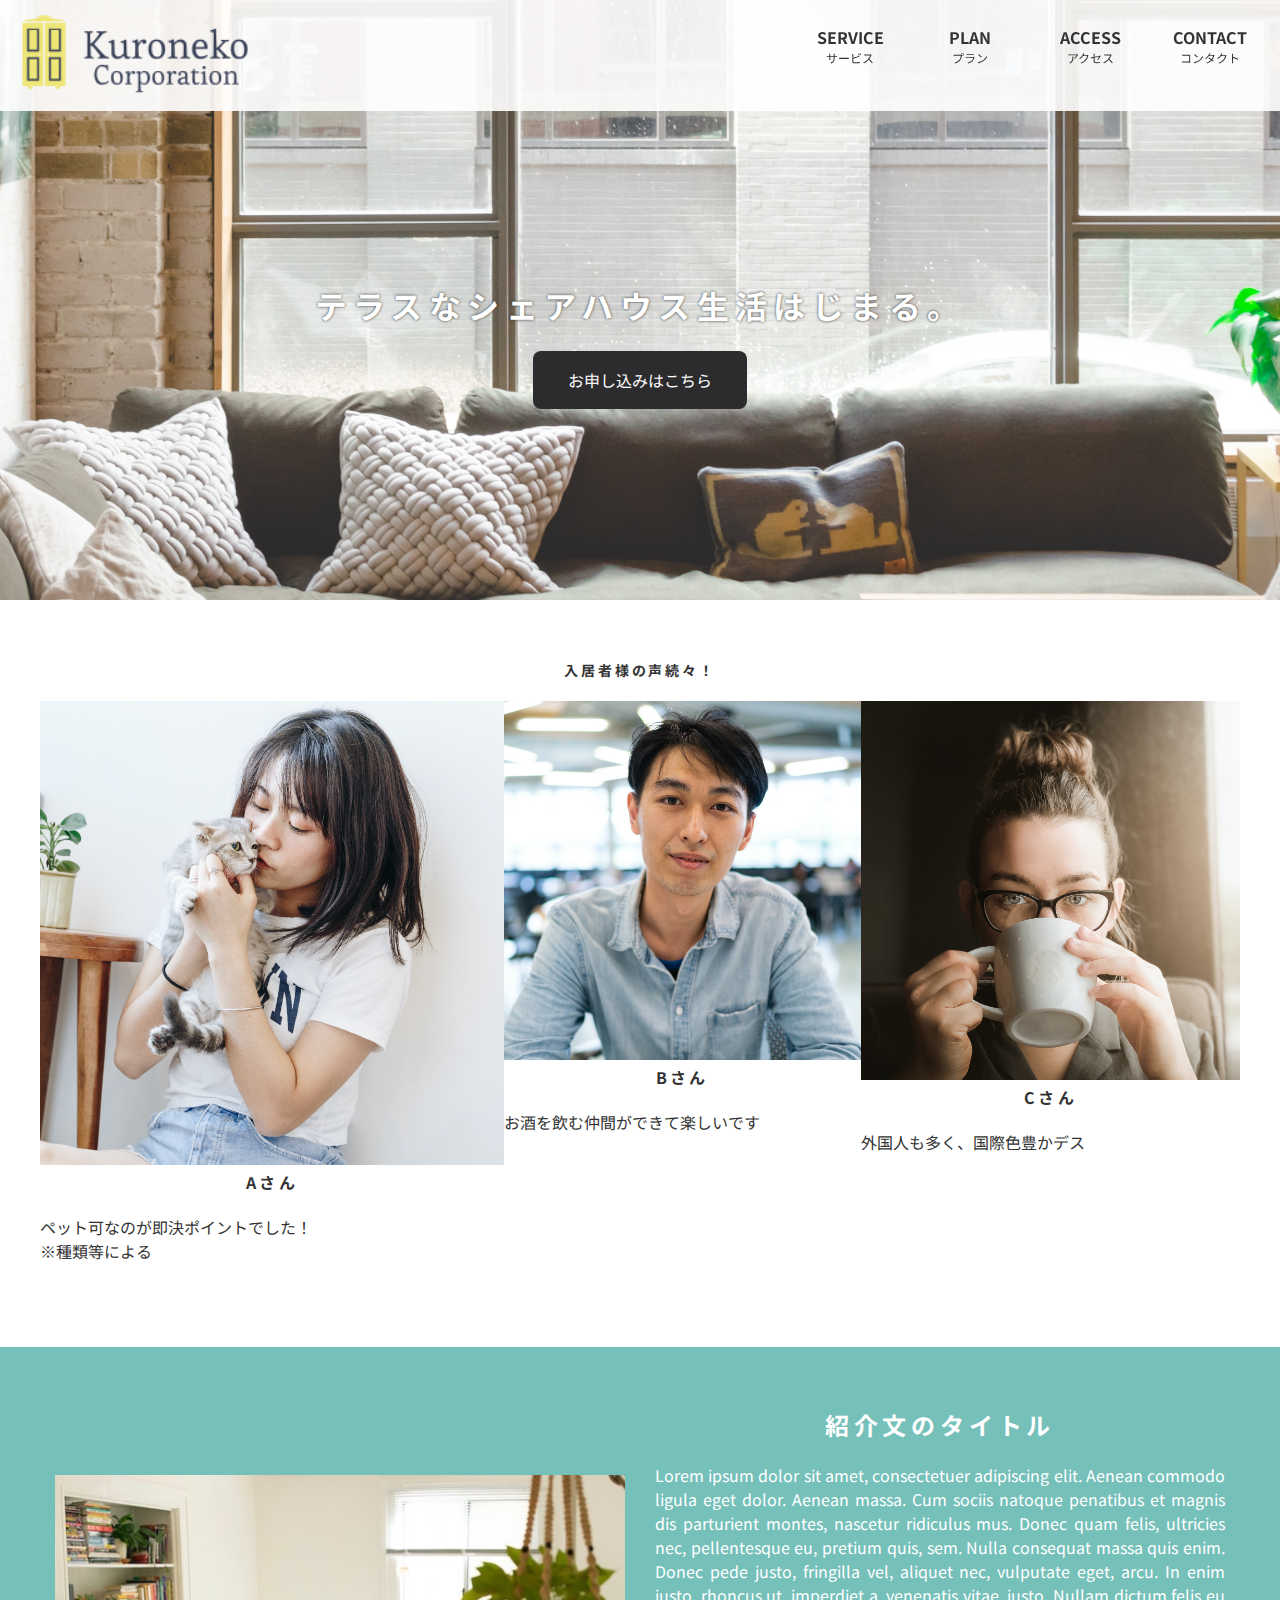
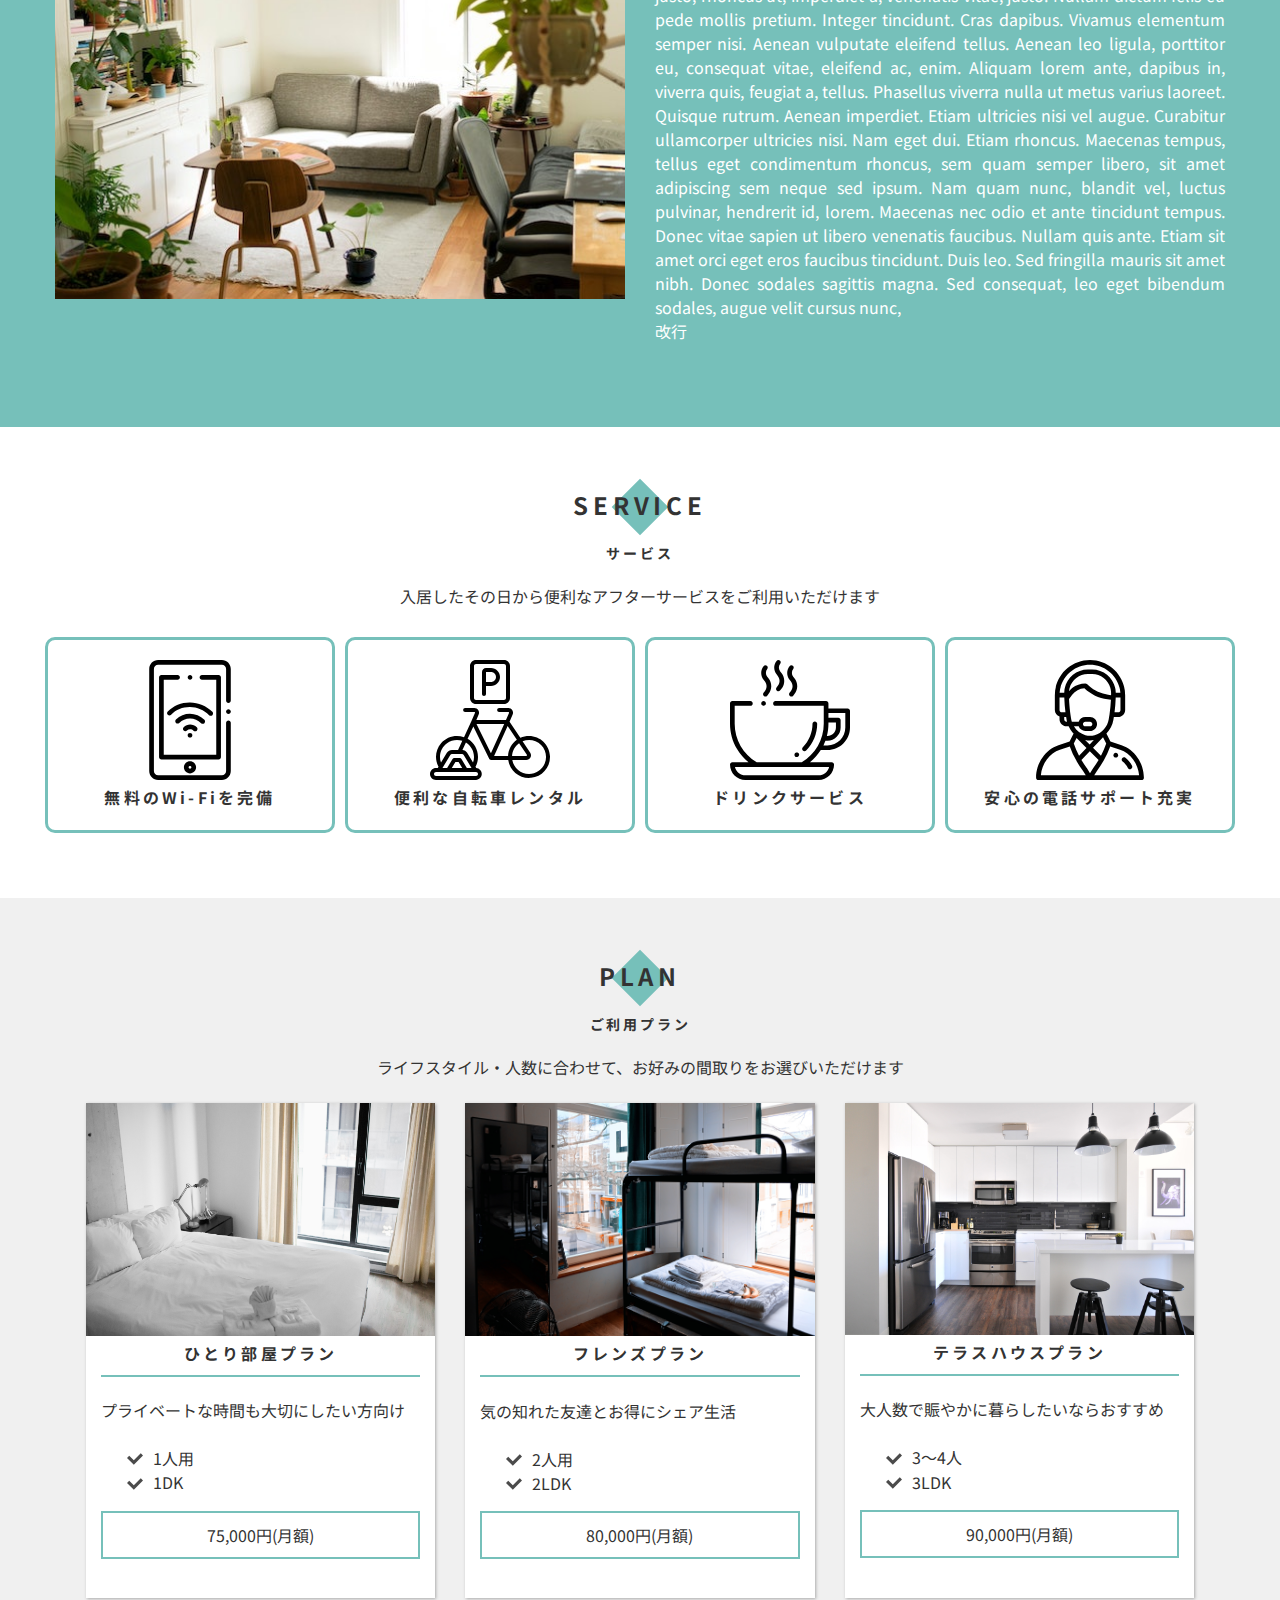
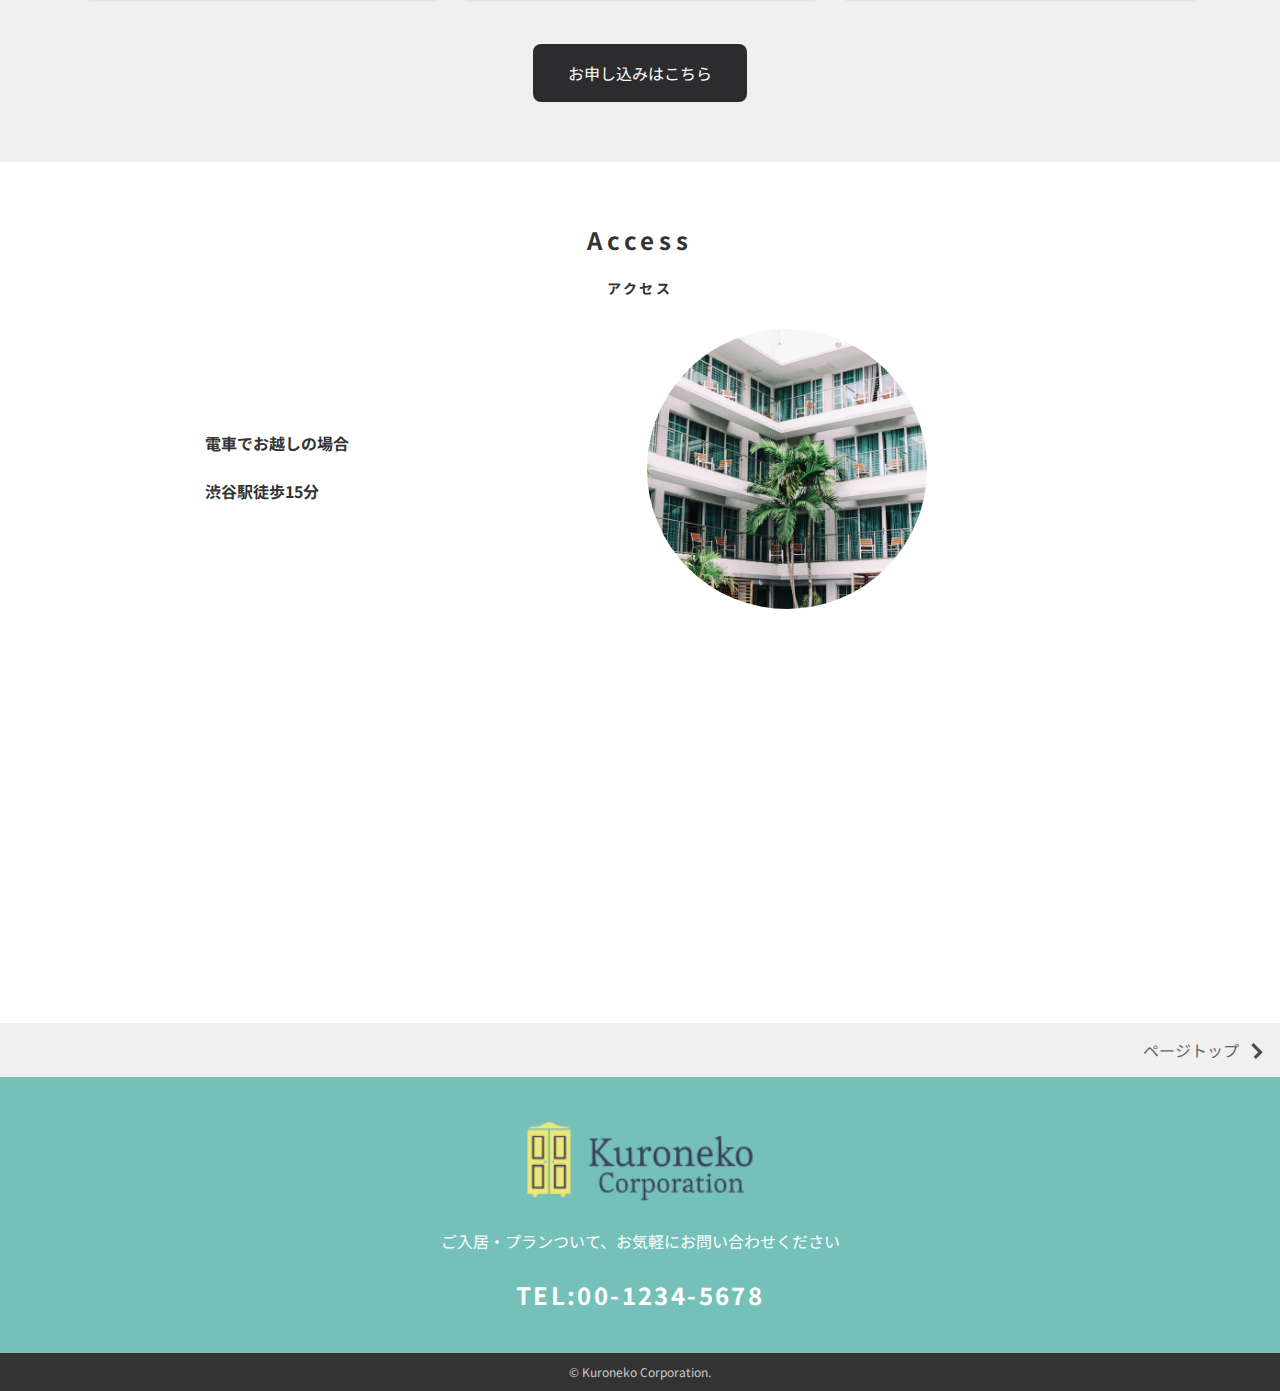
==== portfolio1/index.html @ 0580734d "first" ====
<!DOCTYPE html>
<html>

<head>
    <meta charset="UTF-8">
    <meta name="viewport" content="width=devicce-width, initual-scale=1">
    <!--レスポンシブ対応にする-->
    <meta name="format-detection" content="telephone=no">
    <!--電話番号のリンクを無効にする-->
    <title>ページのタイトル</title>
    <meta name="description" content="ページの内容を説明する文章">
    <link href="https://fonts.googleapis.com/css2?family=Noto+Sans+JP:wght@400;700&display=swap" rel="stylesheet">
    <link rel="stylesheet" href="css/normalize.css">
    <link rel="stylesheet" href="css/style.css">
</head>

<body>
    <header class="header">
        <div class="header-logo-menu">
            <div class="logo-area">
                <img src="img/site-logo-w.png" alt="ロゴ">
            </div>
            <nav class="sp-only">
                <div class="gnav-toggle">
                    <input id="gnav-input" type="checkbox" class="gnav-hidden">
                    <label id="gnav-open" for="gnav-input"><span></span></label>
                    <label class="gnav-unshown" id="gnav-close" for="gnav-input"></label>
                    <div id="gnav-content">
                        <ul class="gnav-menu">
                            <li class="gnav-item">
                                <a href="#service">Service<br>サービス</a>
                            </li>
                            <li class="gnav-item">
                                <a href="#plan">Plan<br>プラン</a>
                            </li>
                            <li class="gnav-item">
                                <a href="#access">Access<br>アクセス</a>
                            </li>
                            <li class="gnav-item">
                                <a href="form.html">Contact<br>コンタクト</a>
                            </li>
                        </ul>
                    </div>
                </div>
            </nav>
            <nav class="pc-only">
                <ul class="gnav-menu">
                    <li class="gnav-item">
                        <a href="#service">Service<br>サービス</a>
                    </li>
                    <li class="gnav-item">
                        <a href="#plan">Plan<br>プラン</a>
                    </li>
                    <li class="gnav-item">
                        <a href="#access">Access<br>アクセス</a>
                    </li>
                    <li class="gnav-item">
                        <a href="form.html">Contact<br>コンタクト</a>
                    </li>
                </ul>
            </nav>
        </div>
    </header>

    <main>
        <section id="mv" class="mv-area">
            <h1 class="mv-title">テラスなシェアハウス生活<br class="sp-only">はじまる。</h1>
            <button type="mv-title" onclick="location.href='form.html'" class="btn btn-reserve">お申し込みはこちら</button>
        </section>

        <!-- できたらユーザーの声を追加する -->
        <section id="users" class="user-area">
            <div class="users-inner">
                <h3 class="h3-title">入居者様の声続々！</h3>
                <ul class="user-content">
                    <li class="user-content-inner">
                        <img src="img/user01.jpg" alt="ユーザー">
                        <h4>Aさん</h4>
                        <p>ペット可なのが即決ポイントでした！<br>※種類等による</p>
                    </li>
                    <li class="user-content-inner">
                        <img src="img/user02.jpg" alt="ユーザー">
                        <h4>Bさん</h4>
                        <p>お酒を飲む仲間ができて楽しいです</p>
                    </li>
                    <li class="user-content-inner">
                        <img src="img/user03.jpg" alt="ユーザー">
                        <h4>Cさん</h4>
                        <p>外国人も多く、国際色豊かデス</p>
                    </li>
                </ul>
            </div>
        </section>
        <!-- ここまで -->

        <section id="info" class="info-area">
            <div class="inner info-content">
                <div class="info-txt">
                    <h2>紹介文の<br class="sp-only">タイトル</h2>
                    <p>Lorem ipsum dolor sit amet, consectetuer adipiscing elit. Aenean commodo ligula eget dolor.
                        Aenean massa. Cum sociis natoque penatibus et magnis dis parturient montes, nascetur ridiculus
                        mus. Donec quam felis, ultricies nec, pellentesque eu, pretium quis, sem. Nulla consequat massa
                        quis enim. Donec pede justo, fringilla vel, aliquet nec, vulputate eget, arcu. In enim justo,
                        rhoncus ut, imperdiet a, venenatis vitae, justo. Nullam dictum felis eu pede mollis pretium.
                        Integer tincidunt. Cras dapibus. Vivamus elementum semper nisi. Aenean vulputate eleifend
                        tellus. Aenean leo ligula, porttitor eu, consequat vitae, eleifend ac, enim. Aliquam lorem ante,
                        dapibus in, viverra quis, feugiat a, tellus. Phasellus viverra nulla ut metus varius laoreet.
                        Quisque rutrum. Aenean imperdiet. Etiam ultricies nisi vel augue. Curabitur ullamcorper
                        ultricies nisi. Nam eget dui. Etiam rhoncus. Maecenas tempus, tellus eget condimentum rhoncus,
                        sem quam semper libero, sit amet adipiscing sem neque sed ipsum. Nam quam nunc, blandit vel,
                        luctus pulvinar, hendrerit id, lorem. Maecenas nec odio et ante tincidunt tempus. Donec vitae
                        sapien ut libero venenatis faucibus. Nullam quis ante. Etiam sit amet orci eget eros faucibus
                        tincidunt. Duis leo. Sed fringilla mauris sit amet nibh. Donec sodales sagittis magna. Sed
                        consequat, leo eget bibendum sodales, augue velit cursus nunc,
                        <br>改行</p>
                </div>
                <img src="img/img-info.jpg" alt="紹介文の写真">
            </div>
        </section>

        <section id="service" class="service-area">
            <div class="inner">
                <h2 class="h2-title">Service</h2>
                <h3>サービス</h3>
                <p class="txt-center">入居したその日から<br class="sp-only">便利なアフターサービスをご利用いただけます</p>
            </div>
            <ul class="service-content">
                <li class="service-item">
                    <img src="img/service-icon_01.svg" alt="Free Wi-Fi">
                    <h4>無料のWi-Fiを完備</h4>
                </li>
                <li class="service-item">
                    <img src="img/service-icon_02.svg" alt="Rental Cycle">
                    <h4>便利な自転車レンタル</h4>
                </li>
                <li class="service-item">
                    <img src="img/service-icon_03.svg" alt="Catering">
                    <h4>ドリンクサービス</h4>
                </li>
                <li class="service-item">
                    <img src="img/service-icon_04.svg" alt="Cosutomer Service">
                    <h4>安心の電話サポート充実</h4>
                </li>
            </ul>
        </section>

        <section id="plan" class="plan-area">
            <div class="inner">
                <h2 class="h2-title">Plan</h2>
                <h3>ご利用プラン</h3>
                <p class="txt-center">ライフスタイル・人数に合わせて、<br class="sp-only">お好みの間取りをお選びいただけます</p>
                <ul class="plan-content">
                    <li class="plan-item">
                        <img src="img/img-plan_01.jpg" alt="プラン１">
                        <div class="plan-info">
                            <h4 class="plan-title">ひとり部屋プラン</h4>
                            <p>プライベートな時間も大切にしたい方向け</p>
                            <ul class="plan-list">
                                <li>1人用</li>
                                <li>1DK</li>
                            </ul>
                            <p class="plan-price">75,000円(月額)</p>
                        </div>
                    </li>
                    <li class="plan-item">
                        <img src="img/img-plan_02.jpg" alt="プラン2">
                        <div class="plan-info">
                            <h4 class="plan-title">フレンズプラン</h4>
                            <p>気の知れた友達とお得にシェア生活</p>
                            <ul class="plan-list">
                                <li>2人用</li>
                                <li>2LDK</li>
                            </ul>
                            <p class="plan-price">80,000円(月額)</p>
                        </div>
                    </li>
                    <li class="plan-item">
                        <img src="img/img-plan_03.jpg" alt="プラン3">
                        <div class="plan-info">
                            <h4 class="plan-title">テラスハウスプラン</h4>
                            <p>大人数で賑やかに暮らしたいならおすすめ</p>
                            <ul class="plan-list">
                                <li>3〜4人</li>
                                <li>3LDK</li>
                            </ul>
                            <p class="plan-price">90,000円(月額)</p>
                        </div>
                    </li>
                </ul>
                <button type="button" onclick="location.href='#'" class="btn btn-reserve">お申し込みはこちら</button>
            </div>
        </section>

        <section id="access" class="access-area">
            <div class="inner">
                <h2 class="hs-title">Access</h2>
                <h3>アクセス</h3>
                <div class="access-content">
                    <div>
                        <p class="txt-lead">電車でお越しの場合<br><br>
                            渋谷駅徒歩15分</p>
                    </div>
                    <img src="img/img-access.jpg" alt="アクセス写真">
                </div>
            </div>
            <div class="access-maparea">
                <iframe
                    src="https://www.google.com/maps/embed?pb=!1m18!1m12!1m3!1d3241.7701641546632!2d139.69944175038086!3d35.65803388010251!2m3!1f0!2f0!3f0!3m2!1i1024!2i768!4f13.1!3m3!1m2!1s0x60188b563b00109f%3A0x337328def1e2ab26!2z5riL6LC36aeF!5e0!3m2!1sja!2sjp!4v1588558099518!5m2!1sja!2sjp"
                    width="800" height="400" frameborder="0" style="border:0;" allowfullscreen=""
                    class="access-map"></iframe>
            </div>
        </section>

        <div class="pagetop">
            <a href="#mv">ページトップ</a>
        </div>
    </main>
    <footer class="foot-area">
        <div class="inner">
            <div class="logo-area foot-logo">
                <img src="img/site-logo-w.png" alt="フッターロゴ">
            </div>
            <p class="txt-center">ご入居・プランついて、<br class="sp-only">お気軽にお問い合わせください</p>
            <address class="text-phone">
                TEL:<a href="tel:00-1234-5678">00-1234-5678</a>
            </address>
        </div>
        <small class="foot-area_copy">&copy; Kuroneko Corporation.</small>
    </footer>
</body>

</html>
---- portfolio1/css/style.css ----
@charset "utf-8";

/*全体のスタイル調整*/
* {
    box-sizing: border-box;
}

/*bodyの初期スタイル調整*/
body {
    font-size: 16px;
    line-height: 1.5;
    font-family: 'Noto Sans JP', sans-serif;
    font-weight: 400;
    color: #333;
    background-color: #fff;
}

/*初期スタイル調整*/
h1,
h2,
h3,
h4 {
    margin-top: 0;
    line-height: 1.5;
    letter-spacing: 0.2em;
    text-align: center;
}
h3 {
    color: #333;
    font-size: 14px;
    margin-bottom: 20px;
}
p {
    margin-top: 0;
    margin-bottom: 1.5em;
    text-align: justify;
}
address {
    font-style: normal;
}
a {
    color: #666;
    text-decoration: none;
}
a:hover,
a:focus {
    color: #000;
    text-decoration: none;
}
ul {
    margin: 1rem;
    padding: 0;
    list-style: none;
}
img {
    width: 100%;
    height: auto;
}
section {
    padding: 60px 0;
}
/* 初期スタイル調整 ここまで */

/* 共通スタイル調整 ここから */

/*h2関連*/
.h2-title {
    position: relative;
    text-transform: uppercase;
    z-index: 100;
}
/* 擬似要素を使った◆の指定 */
.h2-title::before {
    content: "";
    display: block;
    width: 40px;
    height: 40px;
    background: #76c0ba;
    position: absolute;
    left: 50%;
    margin-left: -20px;
    transform: rotate(45deg);
    z-index: -100;
}

/*テキスト関連*/
.txt-center {
    text-align: center;
}
.txt-lead {
    font-weight: 700;
}

/* ボタン関連 */
.btn {
    display: block;
    padding: 20px 35px;
    border-radius: 8px;
    margin: 0 auto;
    border: none;
}
.btn:hover,
.btn:focus {
    background: rgba(0, 0, 0, 0.7);
    cursor: pointer;
}

/* Web予約ボタン */
.btn-reserve {
    color: #fff;
    background: #2c2c2e;
}

/* レイアウト関連 */
.inner {
    padding: 0 15px;
    margin: 0 auto;
}

/* PC用のスタイル */
@media screen and (min-width:768px) {
    .inner {
        max-width: 1200px;
    }
}

/* モバイルとPCでの表示に関するスタイル */
.sp-only {
    display: block;
}
.pc-only {
    display: none;
}

/* PC用のスタイル */
@media screen and (min-width:768px) {
    .sp-only {
        display: none;
    }
    .pc-only {
        display: block;
    }
}
/* 共通スタイル調整 ここまで */

/* ヘッダーブロック ここから */
.header {
    position: fixed;
    top: 0px;
    width: 100%;
    padding: 10px;
    background: rgba(255, 255, 255, 0.9);
    z-index: 200;
}
/* サイトロゴのとナビゲーションの並び */
.header-logo-menu {
    display: flex;
    flex-direction: row;
    justify-content: space-between;
}
/* サイトロゴの表示 */
.logo-area {
    width: 150px;
    margin: 0;
    text-align: left;
}

/* ハンバーガーメニュー */
.gnav-toggle {
    position: relative;
    margin-top: 12px;
}

/* チェックボックスを非表示にする */
.gnav-hidden{
    display: none;
}

/* アイコンのスペース */
#gnav-open {
    display: inline-block;
    width: 30px;
    height: 22px;
    vertical-align: middle;
}
/* ハンバーガーメニューの三本線 */
#gnav-open span,
#gnav-open span::before,
#gnav-open span::after {
    content: '';
    position: absolute;
    height: 3px;
    /*線の太さ*/
    width: 25px;
    /*長さ*/
    border-radius: 3px;
    background: #555;
    display: block;
    cursor: pointer;
}

#gnav-open span::before {
    bottom: -8px;
}
#gnav-open span::after {
    bottom: -16px;
}

/* 閉じる用の薄黒箇所 */
#gnav-close {
    display: none;
    position: fixed;
    z-index: 90;
    top: 0;
    left: 0;
    width: 100%;
    height: 100%;
    background: #000;
    opacity: 0;
    transition: 0.3s ease-in-out;
}

/* チェックがついたら表示させる */
#gnav-input:checked ~ #gnav-close {
    display: block;
    opacity: 0.5;
}
#gnav-input:checked ~ #gnav-content {
    transform: translateX(0%);
    box-shadow: 6px 0 25px rgba(0, 0, 0, 0.15);
}

/* メニューの中身 */
#gnav-content {
    overflow: auto;
    position: fixed;
    top: 0;
    left: 0;
    z-index: 300;
    width: 70%;
    max-width: 300px;
    height: 100%;
    background: rgba(0, 0, 0, 0.8);
    transition: 0.3s ease-in-out;
    transform: translateX(-105%);
}
.gnav-menu {
    display: flex;
    flex-direction: column;
    align-items: center;
    padding-top: 50px;
    text-transform: uppercase;
}
.gnav-item {
    border-bottom: 2px dotted #eee;
    margin: 10px;
    padding-bottom: 20px;
}
.gnav-item a {
    color: #fff;
    font-size: 12px;
    display: block;
    width: 200px;
    text-align: center;
}
.gnav-item a::first-line {
    font-size: 16px;
    font-weight: bold;
}
@media screen and (min-width:768px) {
    .logo-area {
        width: 250px;
    }
}
@media screen and (min-width:768px) {
    .gnav-menu {
        flex-direction: row;
        padding-top: 15px;
        margin: 0;
    }
    .gnav-item {
        border-bottom: none;
        margin: 0;
        padding-bottom: 0;
    }
    .gnav-item a {
        color: #333;
        width: 120px;
    }
    .gnav-item a:hover {
        color: #76c0ba;
    }
}

/* レイアウト関連 */
.inner {
    padding:  0 15px;
    margin: 0 auto;
}

/* メインビジュアル */
.mv-area {
    width: 100vw;
    height: 100vh;
    background-image: url(../img/mv-area.jpg);
    background-size: cover;
    background-position: center center;
    display: flex;
    justify-content: center;
    align-items: center;
    flex-direction: column;
}
.mv-title {
    color: #fff;
    text-shadow: 0px 0px 3px #333;
    margin-top: 70px;
}
@media screen and (min-width:768px) {
    .mv-area {
        width: 100%;
        height: 600px;
    }
    .mv-title {
        margin-top: 90px;
    }
}

/* ユーザーの声 */
.user-area {
    background-color: #fff;
}
.user-content {
    display: flex;
    flex-wrap: wrap;
}
.userm h4{
    text-align: center;
}

.userm img{
    display: block;
    max-width: 280px;
    max-height: 280px;
    border-radius: 50%;
    overflow: hidden;
    margin: 10px auto 30px;
}
@media screen and (min-width:768px) {
    .user-content {
        flex-wrap: nowrap;
        max-width: 1200px;
        margin: 0 auto;
    }
    .userm {
        flex: 1;
    }
}
/* ここまで */

/* レンタルスペースの紹介 */
.info-area {
    background-color: #76c0ba;
}
.info-txt {
    color: #fff;
}
@media screen and (min-width:768px) {
    .info-content {
        display: flex;
        flex-direction: row-reverse;
        align-items: center;
    }
    .info-txt {
        flex: 1;
        margin-left: 30px;
    }
    .info-area img {
        flex: 1;
    }
}

.service-area {
    background-color: #fff;
}
.service-content {
    display: flex;
    flex-wrap: wrap;
}
.service-item {
    flex: 40%;
    text-align: center;
    padding: 20px 20px 0;
    margin: 5px;
    border: 3px solid #76c0ba;
    border-radius: 10px;
}
.service-item img {
    width: 120px;
    margin: 0 auto;
}
@media screen and (min-width:768px) {
    .service-content {
        flex-wrap: nowrap;
        max-width: 1200px;
        margin: 0 auto;
    }
    .service-item {
        flex: 1;
    }
}
.plan-area {
    background-color: #f0f0f0;
}
.plan-content {
    display: flex;
    flex-direction: column;
}
.plan-item {
    background-color: #fff;
    margin-bottom: 30px;
    box-shadow: 1px 1px 3px #aaa;
}
.plan-info {
    padding: 0 15px 15px;
}
.plan-title {
    text-align: center;
    padding-bottom: 10px;
    border-bottom: 2px solid #76c0ba;
}
.plan-price {
    text-align: center;
    padding: 10px;
    border: 2px solid #76c0ba;
}
.plan-list li::before {
    content: "";
    background: url(../img/list-marker.svg) no-repeat;
    width: 16px;
    height: 16px;
    display: inline-block;
    vertical-align: middle;
    margin: 0 10px 3px;
}
@media screen and (min-width:768px) {
    .plan-content {
        flex-direction: row;
    }
    .plan-item {
        flex: 1;
        margin-top: 0;
        margin-left: 15px;
        margin-right: 15px;
    }
}
.access-area {
    padding-bottom: 0;
}
.access-area img {
    display: block;
    max-width: 280px;
    max-height: 280px;
    border-radius: 50%;
    overflow: hidden;
    margin: 10px auto 30px;
}
.access-maparea {
    position: relative;
    padding-top: 100%;
}
.access-map {
    position: absolute;
    top: 0;
    left: 0;
    width: 100%;
    height: 100%;
}
@media screen and (min-width:768px) {
    .access-content{
        display: flex;
        flex-direction: row;
        align-items: center;
        padding-left: 150px;
    }
    .access-maparea {
        position: relative;
        padding-top: 30%;
    }
}
/* ページトップ */
.pagetop {
    text-align: right;
    padding: 15px;
    background-color: #f0f0f0;
}
.pagetop a::after {
    content: "";
    background: url(../img/list-marker.svg) no-repeat;
    width: 16px;
    height: 16px;
    display: inline-block;
    vertical-align: middle;
    margin: 0 0 3px 10px;
    transform: rotate(-90deg);
}
/* フッター */
.foot-area {
    color: #fff;
    text-align: center;
    padding-top: 40px;
    background-color: #76c0ba;
}
.foot-logo {
    margin: 0 auto 20px;
}
.text-phone, 
.text-phone a {
    color: #fff;
    font-size: 24px;
    font-weight: 700;
    letter-spacing: 0.1em;
    margin-bottom: 40px;
}
.foot-area_copy {
    color: #ccc;
    font-size: 12px;
    display: inline-block;
    width: 100%;
    padding: 10px;
    background-color: #333;
}
@media screen and (min-width:768px) {
    a[href^="tel:"] {
        pointer-events: none;
    }
}
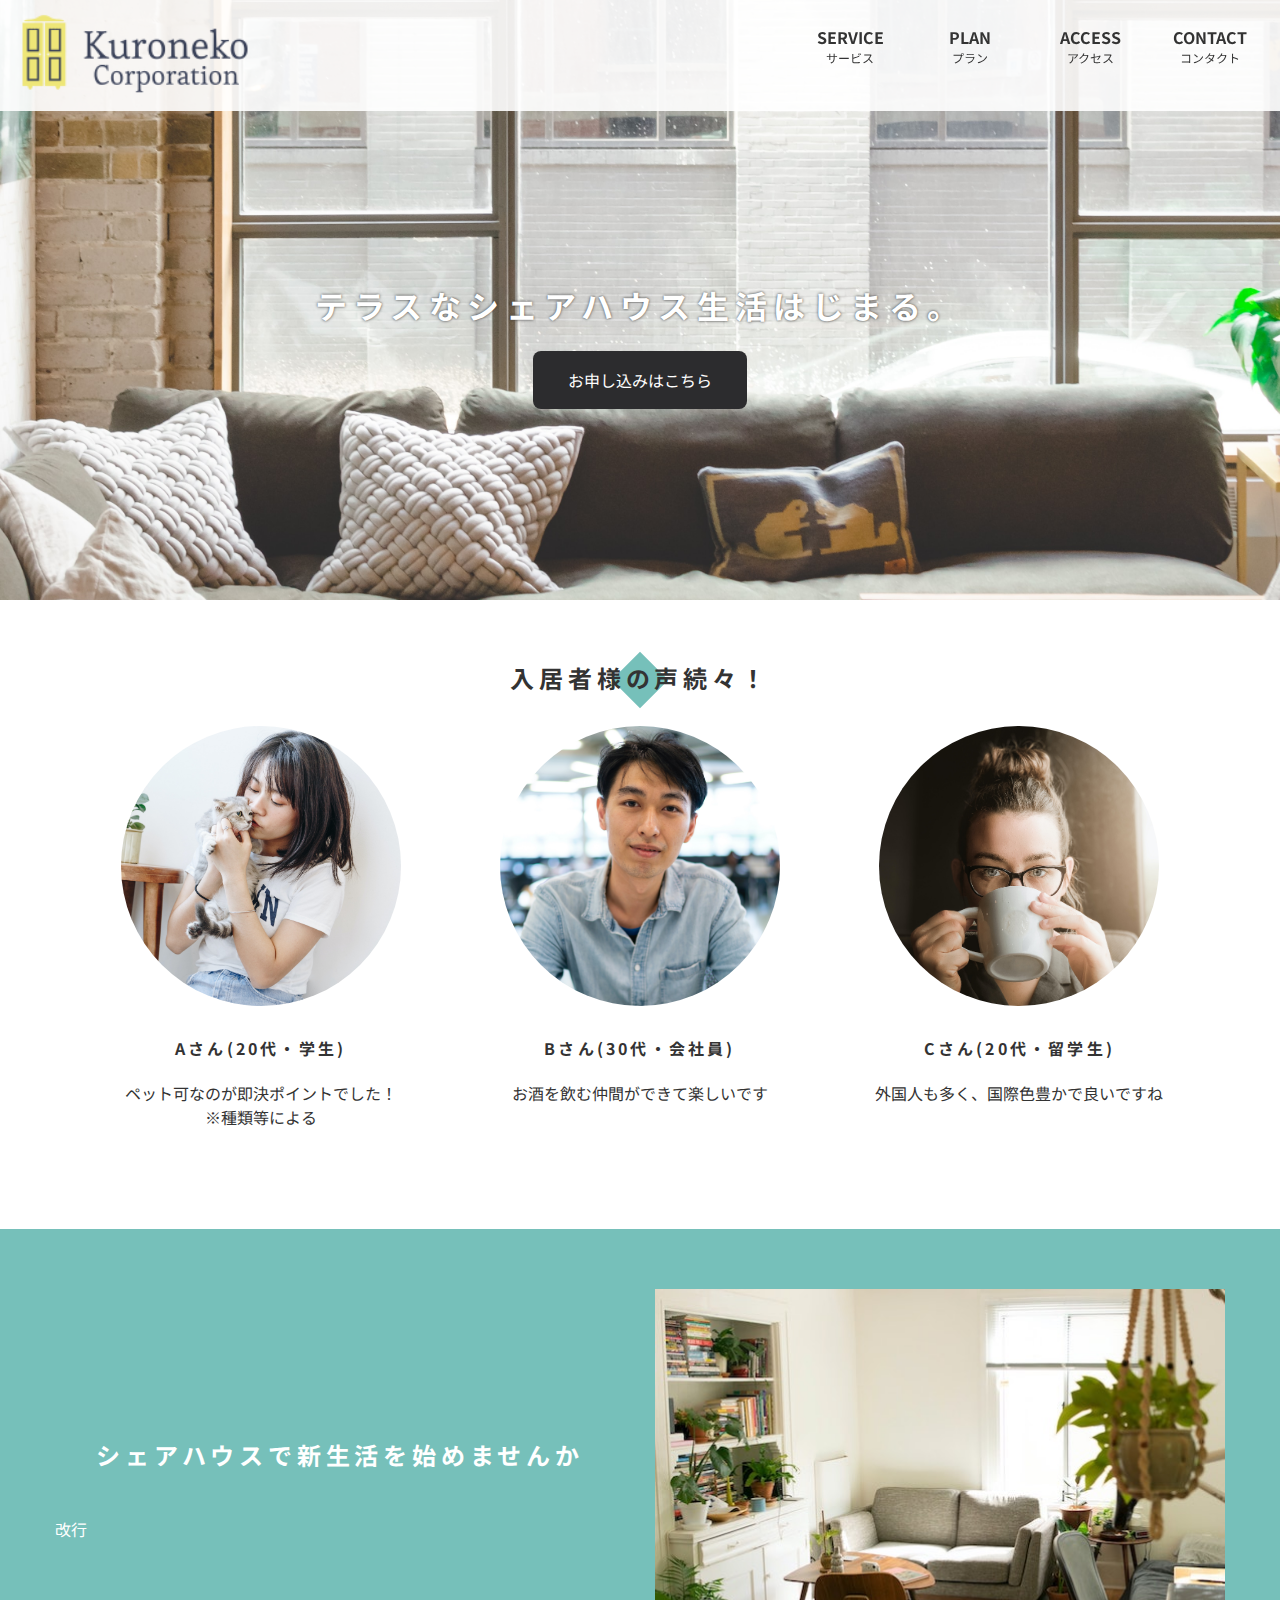
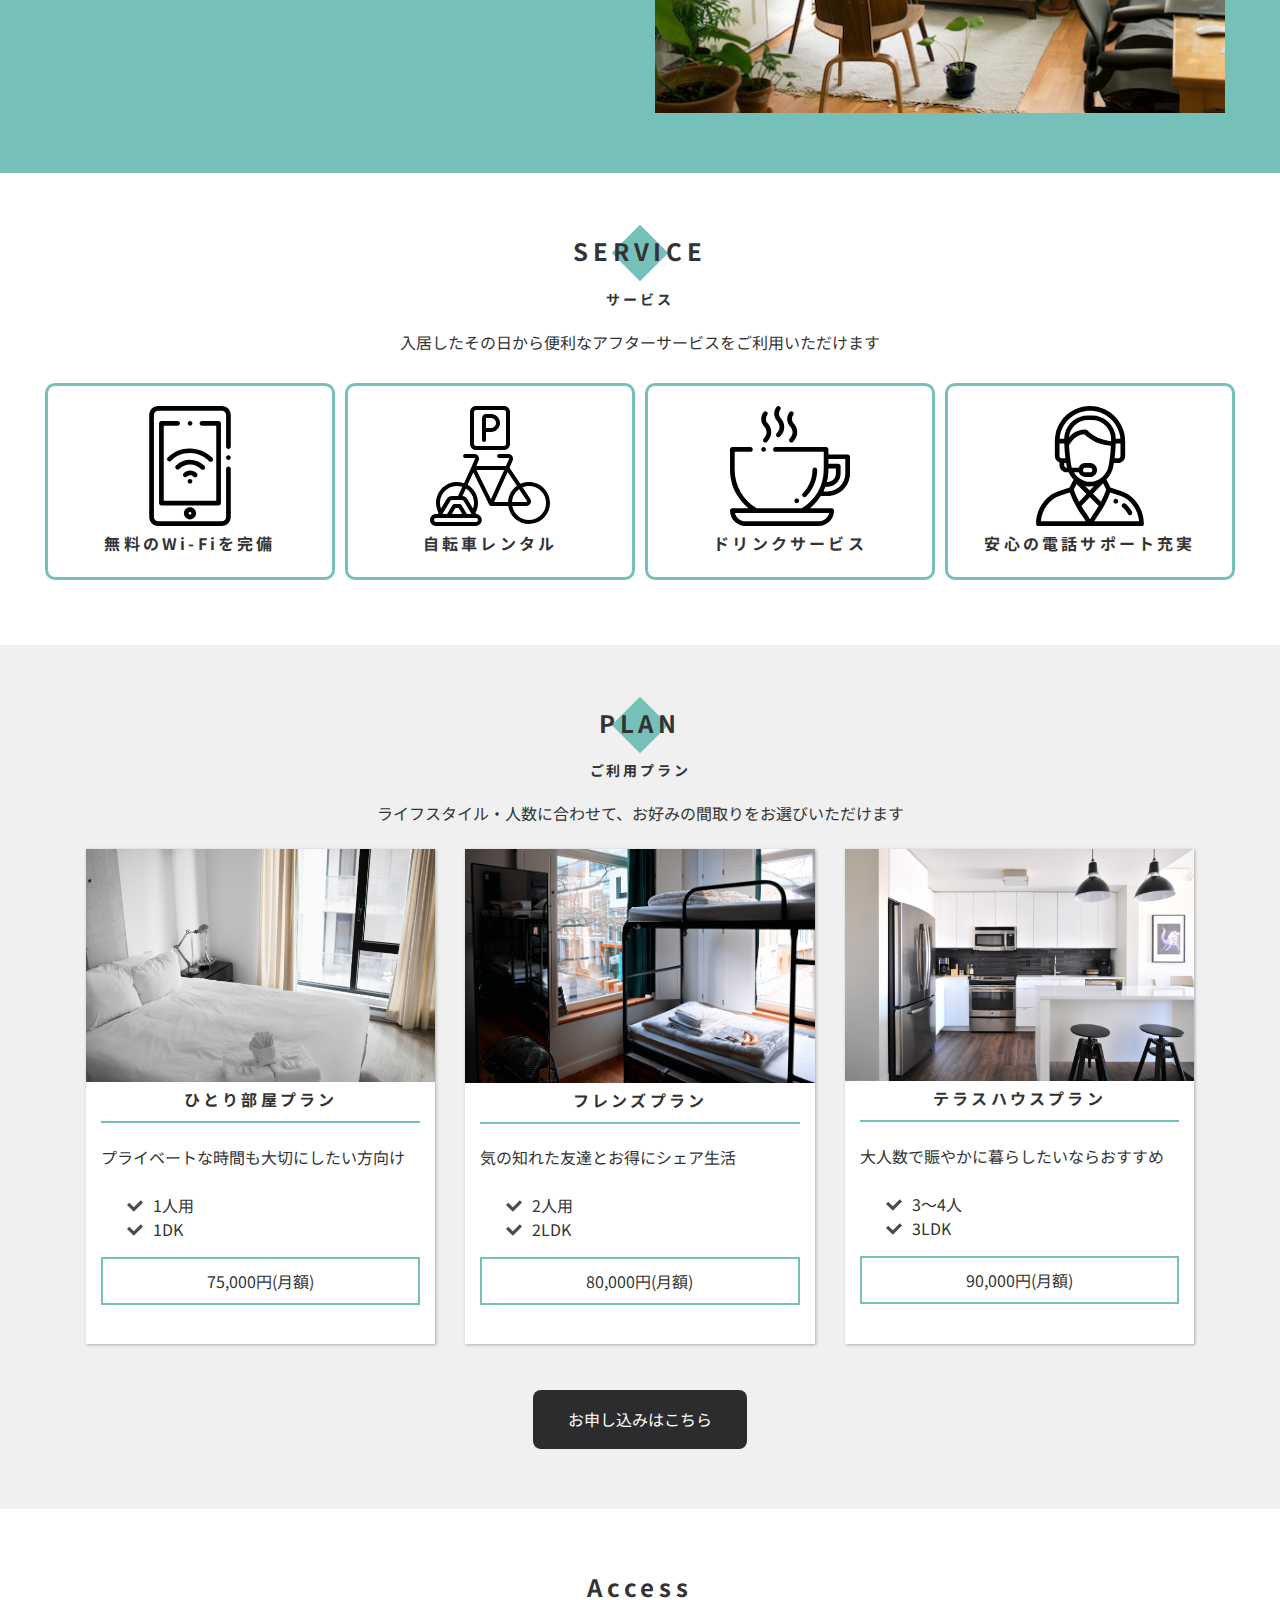
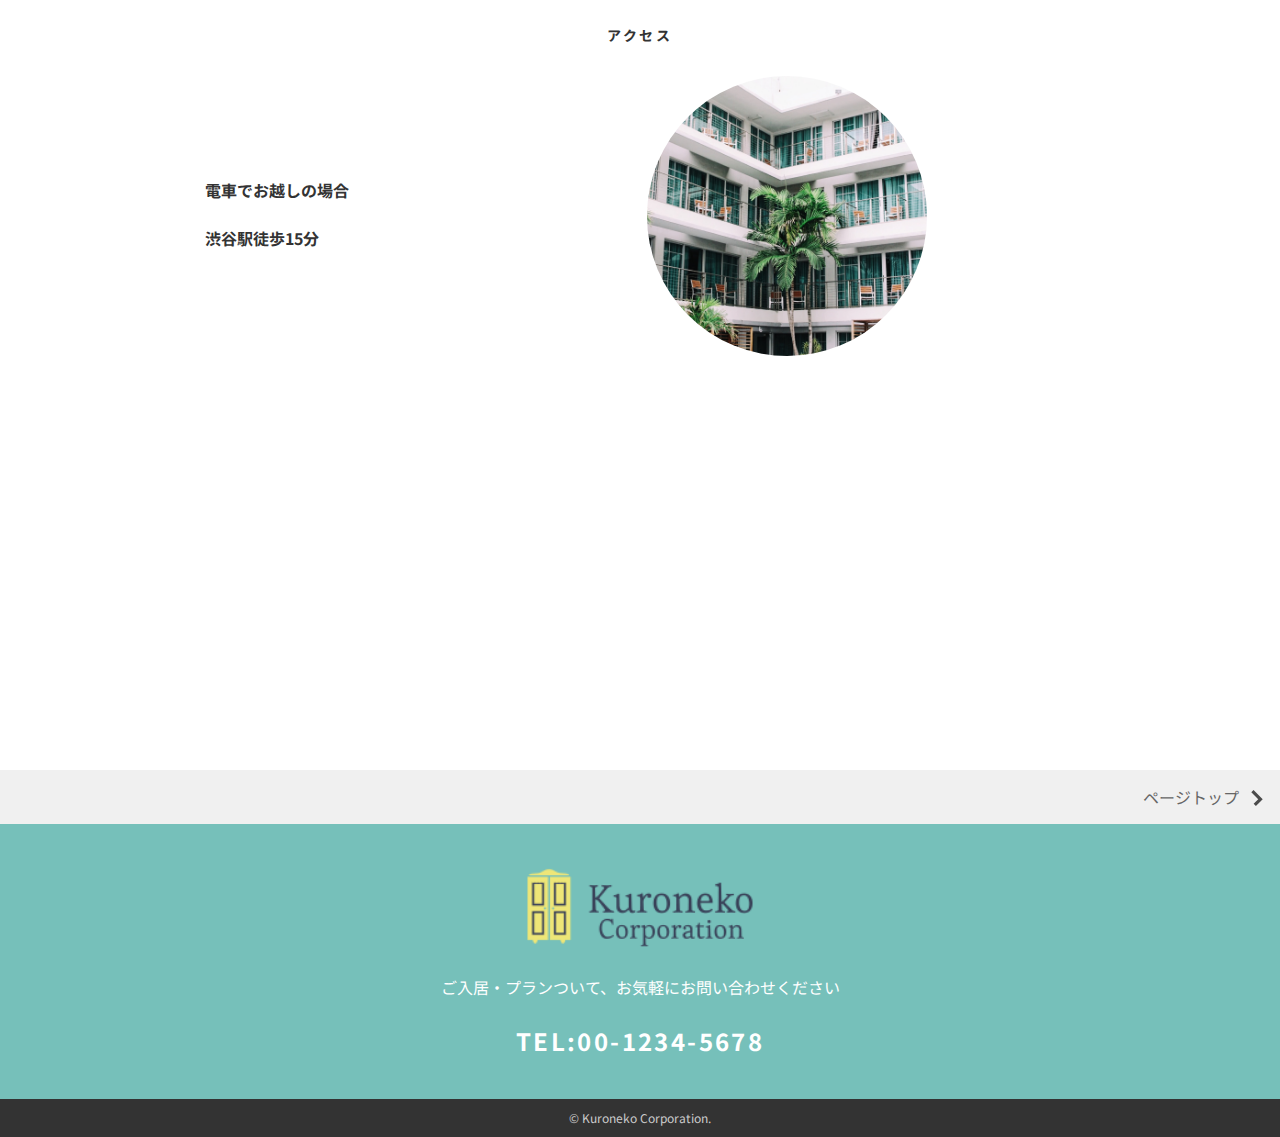
==== commit 037fec2f: "userの声修正" ====
--- a/portfolio1/index.html
+++ b/portfolio1/index.html
@@ -69,24 +69,24 @@
         </section>
 
         <!-- できたらユーザーの声を追加する -->
-        <section id="users" class="user-area">
-            <div class="users-inner">
-                <h3 class="h3-title">入居者様の声続々！</h3>
+        <section id="users" class="users-area">
+            <div class="inner">
+                <h2 class="h2-title">入居者様の声続々！</h2>
                 <ul class="user-content">
                     <li class="user-content-inner">
                         <img src="img/user01.jpg" alt="ユーザー">
-                        <h4>Aさん</h4>
+                        <h4>Aさん(20代・学生)</h4>
                         <p>ペット可なのが即決ポイントでした！<br>※種類等による</p>
                     </li>
                     <li class="user-content-inner">
                         <img src="img/user02.jpg" alt="ユーザー">
-                        <h4>Bさん</h4>
+                        <h4>Bさん(30代・会社員)</h4>
                         <p>お酒を飲む仲間ができて楽しいです</p>
                     </li>
                     <li class="user-content-inner">
                         <img src="img/user03.jpg" alt="ユーザー">
-                        <h4>Cさん</h4>
-                        <p>外国人も多く、国際色豊かデス</p>
+                        <h4>Cさん(20代・留学生)</h4>
+                        <p>外国人も多く、国際色豊かで良いですね</p>
                     </li>
                 </ul>
             </div>
@@ -95,26 +95,12 @@
 
         <section id="info" class="info-area">
             <div class="inner info-content">
+                <img src="img/img-info.jpg" alt="紹介文の写真">
                 <div class="info-txt">
-                    <h2>紹介文の<br class="sp-only">タイトル</h2>
-                    <p>Lorem ipsum dolor sit amet, consectetuer adipiscing elit. Aenean commodo ligula eget dolor.
-                        Aenean massa. Cum sociis natoque penatibus et magnis dis parturient montes, nascetur ridiculus
-                        mus. Donec quam felis, ultricies nec, pellentesque eu, pretium quis, sem. Nulla consequat massa
-                        quis enim. Donec pede justo, fringilla vel, aliquet nec, vulputate eget, arcu. In enim justo,
-                        rhoncus ut, imperdiet a, venenatis vitae, justo. Nullam dictum felis eu pede mollis pretium.
-                        Integer tincidunt. Cras dapibus. Vivamus elementum semper nisi. Aenean vulputate eleifend
-                        tellus. Aenean leo ligula, porttitor eu, consequat vitae, eleifend ac, enim. Aliquam lorem ante,
-                        dapibus in, viverra quis, feugiat a, tellus. Phasellus viverra nulla ut metus varius laoreet.
-                        Quisque rutrum. Aenean imperdiet. Etiam ultricies nisi vel augue. Curabitur ullamcorper
-                        ultricies nisi. Nam eget dui. Etiam rhoncus. Maecenas tempus, tellus eget condimentum rhoncus,
-                        sem quam semper libero, sit amet adipiscing sem neque sed ipsum. Nam quam nunc, blandit vel,
-                        luctus pulvinar, hendrerit id, lorem. Maecenas nec odio et ante tincidunt tempus. Donec vitae
-                        sapien ut libero venenatis faucibus. Nullam quis ante. Etiam sit amet orci eget eros faucibus
-                        tincidunt. Duis leo. Sed fringilla mauris sit amet nibh. Donec sodales sagittis magna. Sed
-                        consequat, leo eget bibendum sodales, augue velit cursus nunc,
+                    <h2>シェアハウスで<br class="sp-only">新生活を始めませんか</h2>
+                    <p>
                         <br>改行</p>
                 </div>
-                <img src="img/img-info.jpg" alt="紹介文の写真">
             </div>
         </section>
 
@@ -131,7 +117,7 @@
                 </li>
                 <li class="service-item">
                     <img src="img/service-icon_02.svg" alt="Rental Cycle">
-                    <h4>便利な自転車レンタル</h4>
+                    <h4>自転車レンタル</h4>
                 </li>
                 <li class="service-item">
                     <img src="img/service-icon_03.svg" alt="Catering">
--- a/portfolio1/css/style.css
+++ b/portfolio1/css/style.css
@@ -326,18 +326,21 @@
 }
 
 /* ユーザーの声 */
-.user-area {
+.users-area {
     background-color: #fff;
 }
 .user-content {
+    /* display: flex;
+    flex-wrap: wrap; */
     display: flex;
-    flex-wrap: wrap;
-}
-.userm h4{
-    text-align: center;
-}
-
-.userm img{
+    flex-direction: column;
+}
+.user-content-inner h4,
+.user-content-inner p {
+    text-align: center;
+}
+
+.user-content-inner img{
     display: block;
     max-width: 280px;
     max-height: 280px;
@@ -347,12 +350,17 @@
 }
 @media screen and (min-width:768px) {
     .user-content {
-        flex-wrap: nowrap;
+        /* flex-wrap: nowrap;
         max-width: 1200px;
-        margin: 0 auto;
-    }
-    .userm {
+        margin: 0 auto; */
+        flex-direction: row;
+    }
+    .user-content-inner {
+        /* flex: 1; */
         flex: 1;
+        margin-top: 0;
+        margin-left: 15px;
+        margin-right: 15px;
     }
 }
 /* ここまで */
@@ -372,7 +380,7 @@
     }
     .info-txt {
         flex: 1;
-        margin-left: 30px;
+        margin-right: 30px;
     }
     .info-area img {
         flex: 1;
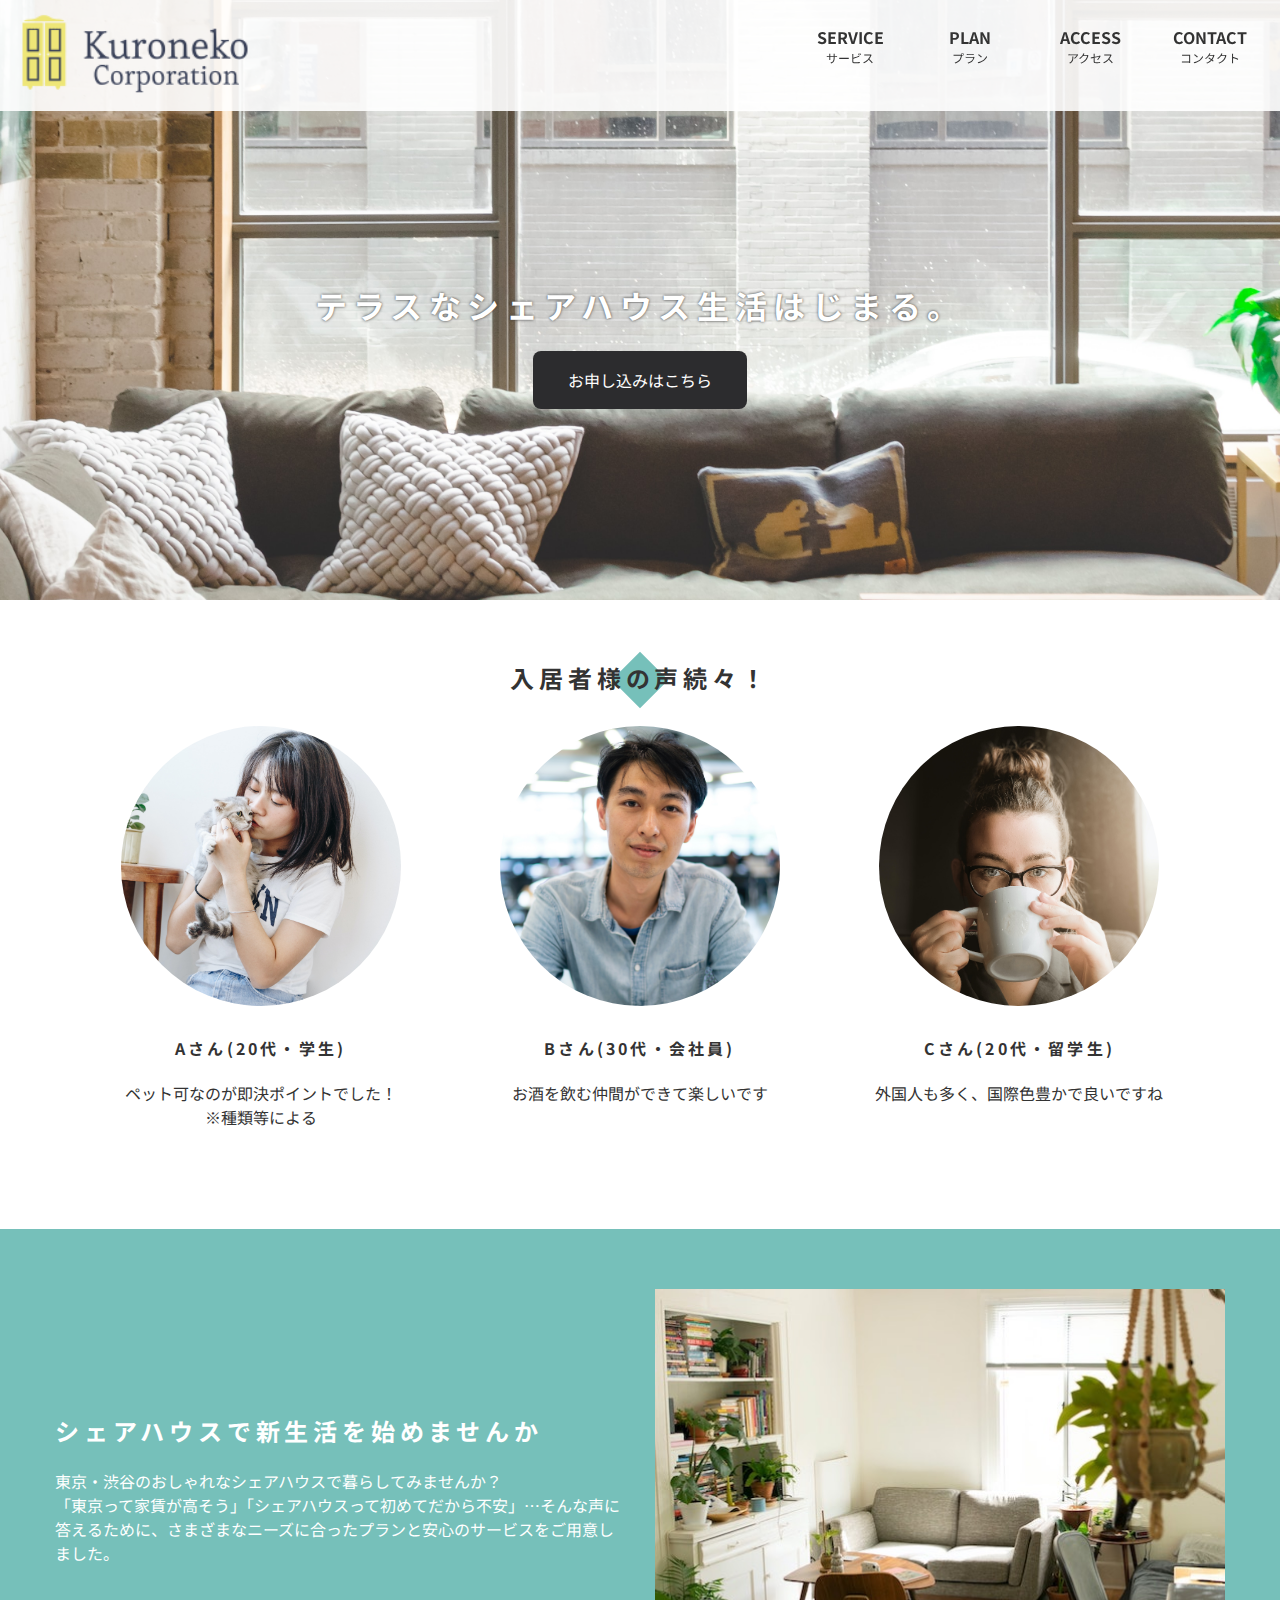
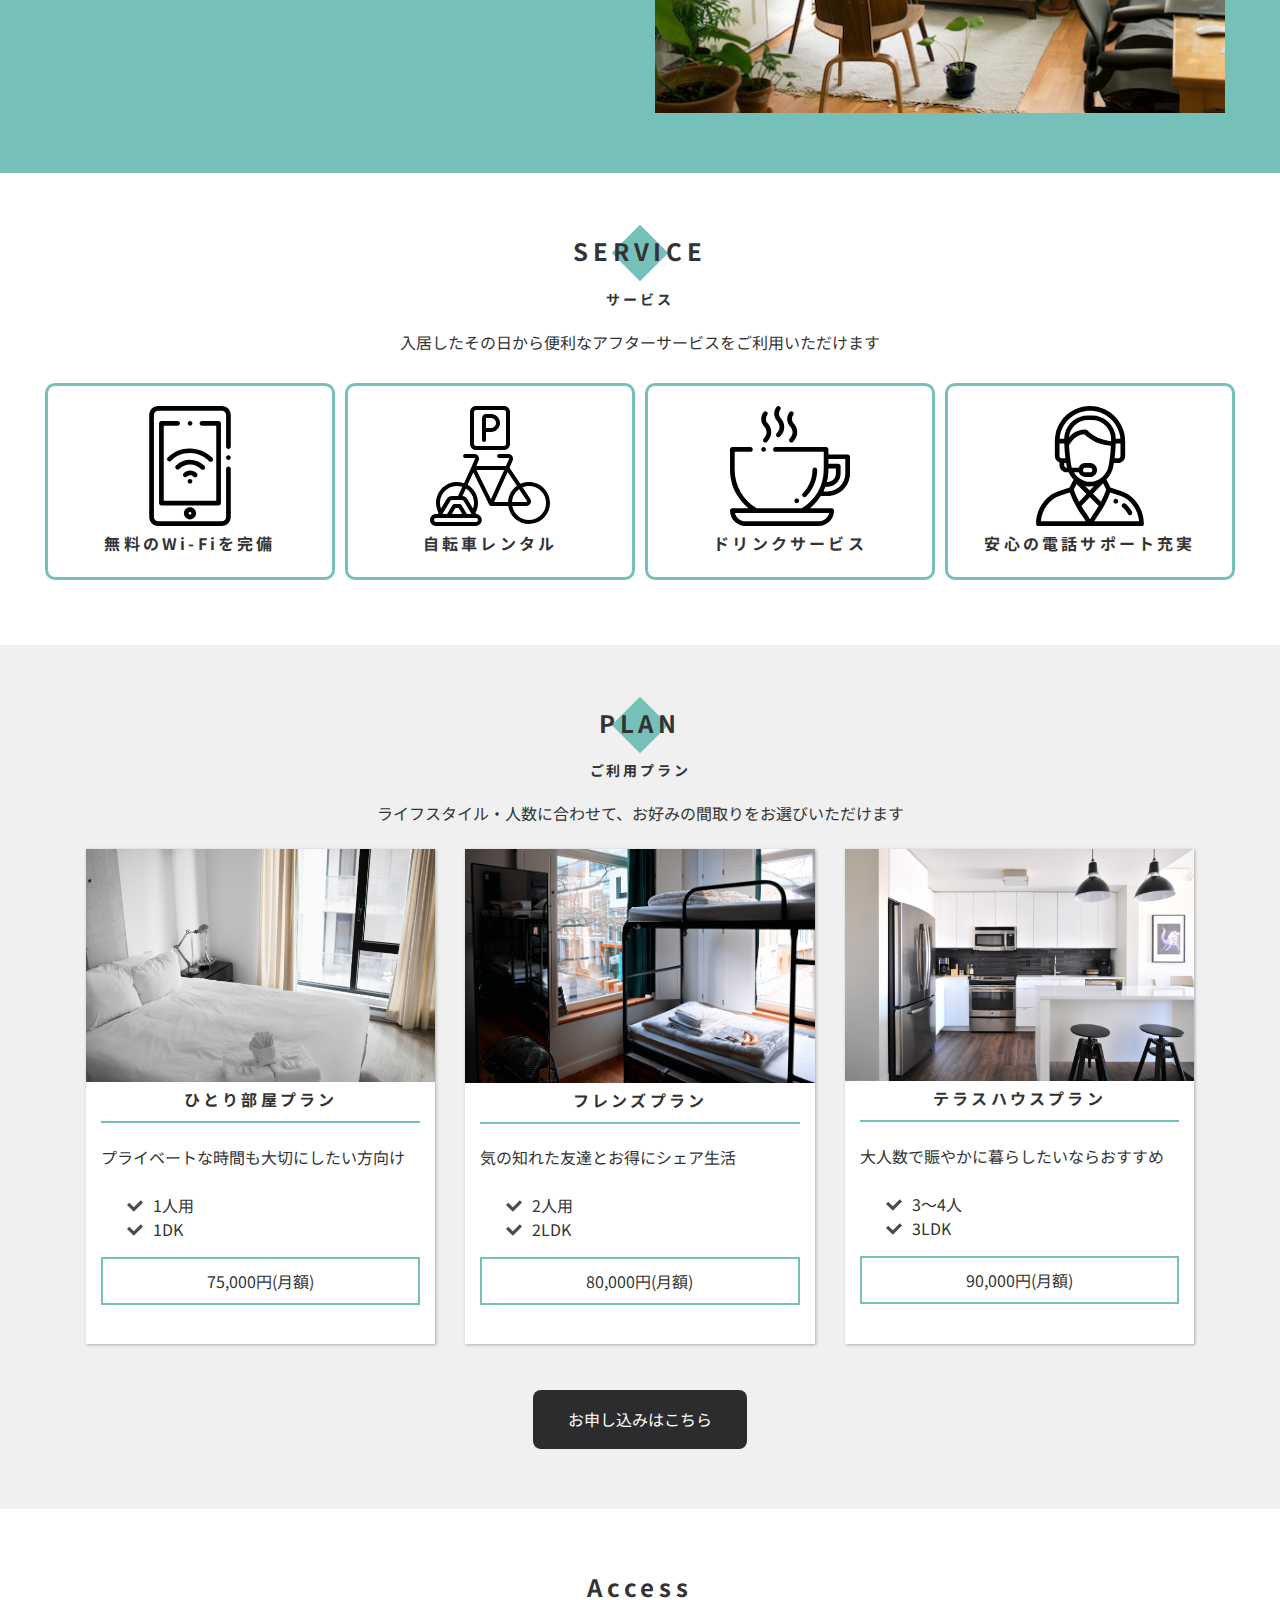
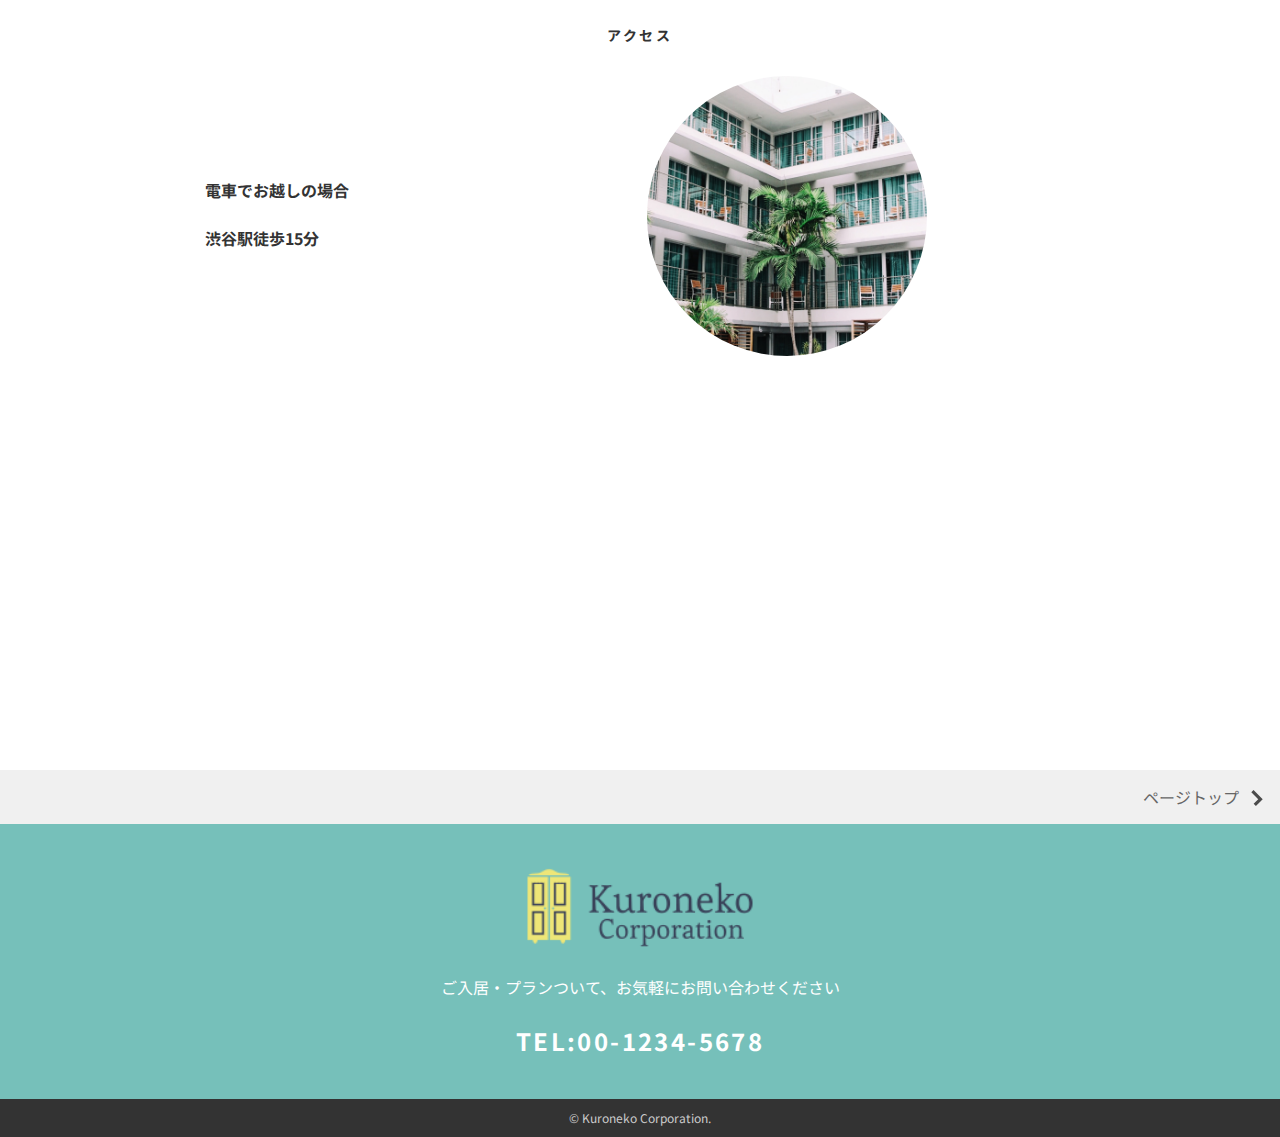
==== commit 93829583: "ファビコン追加等" ====
--- a/portfolio1/index.html
+++ b/portfolio1/index.html
@@ -7,8 +7,12 @@
     <!--レスポンシブ対応にする-->
     <meta name="format-detection" content="telephone=no">
     <!--電話番号のリンクを無効にする-->
-    <title>ページのタイトル</title>
+    <title>SHARE HOUSE</title>
     <meta name="description" content="ページの内容を説明する文章">
+
+    <link rel="shortcut icon" href="img/favicon.png">
+    <link rel="apple-touch-icon" href="img/apple-touch-icon.png">
+
     <link href="https://fonts.googleapis.com/css2?family=Noto+Sans+JP:wght@400;700&display=swap" rel="stylesheet">
     <link rel="stylesheet" href="css/normalize.css">
     <link rel="stylesheet" href="css/style.css">
@@ -18,7 +22,7 @@
     <header class="header">
         <div class="header-logo-menu">
             <div class="logo-area">
-                <img src="img/site-logo-w.png" alt="ロゴ">
+                <img src="img/site-logo-w.png" alt="SHARE HOUSE">
             </div>
             <nav class="sp-only">
                 <div class="gnav-toggle">
@@ -68,38 +72,35 @@
             <button type="mv-title" onclick="location.href='form.html'" class="btn btn-reserve">お申し込みはこちら</button>
         </section>
 
-        <!-- できたらユーザーの声を追加する -->
         <section id="users" class="users-area">
             <div class="inner">
                 <h2 class="h2-title">入居者様の声続々！</h2>
                 <ul class="user-content">
                     <li class="user-content-inner">
-                        <img src="img/user01.jpg" alt="ユーザー">
+                        <img src="img/user01.jpg" alt="ユーザーの声１">
                         <h4>Aさん(20代・学生)</h4>
                         <p>ペット可なのが即決ポイントでした！<br>※種類等による</p>
                     </li>
                     <li class="user-content-inner">
-                        <img src="img/user02.jpg" alt="ユーザー">
+                        <img src="img/user02.jpg" alt="ユーザーの声２">
                         <h4>Bさん(30代・会社員)</h4>
                         <p>お酒を飲む仲間ができて楽しいです</p>
                     </li>
                     <li class="user-content-inner">
-                        <img src="img/user03.jpg" alt="ユーザー">
+                        <img src="img/user03.jpg" alt="ユーザーの声３">
                         <h4>Cさん(20代・留学生)</h4>
                         <p>外国人も多く、国際色豊かで良いですね</p>
                     </li>
                 </ul>
             </div>
         </section>
-        <!-- ここまで -->
 
         <section id="info" class="info-area">
             <div class="inner info-content">
-                <img src="img/img-info.jpg" alt="紹介文の写真">
+                <img src="img/img-info.jpg" alt="シェアハウスの紹介文">
                 <div class="info-txt">
                     <h2>シェアハウスで<br class="sp-only">新生活を始めませんか</h2>
-                    <p>
-                        <br>改行</p>
+                    <p>東京・渋谷のおしゃれなシェアハウスで暮らしてみませんか？<br>「東京って家賃が高そう」「シェアハウスって初めてだから不安」…そんな声に答えるために、さまざまなニーズに合ったプランと安心のサービスをご用意しました。</p>
                 </div>
             </div>
         </section>
@@ -120,11 +121,11 @@
                     <h4>自転車レンタル</h4>
                 </li>
                 <li class="service-item">
-                    <img src="img/service-icon_03.svg" alt="Catering">
+                    <img src="img/service-icon_03.svg" alt="Drink service">
                     <h4>ドリンクサービス</h4>
                 </li>
                 <li class="service-item">
-                    <img src="img/service-icon_04.svg" alt="Cosutomer Service">
+                    <img src="img/service-icon_04.svg" alt="Customer Service">
                     <h4>安心の電話サポート充実</h4>
                 </li>
             </ul>
@@ -186,7 +187,7 @@
                         <p class="txt-lead">電車でお越しの場合<br><br>
                             渋谷駅徒歩15分</p>
                     </div>
-                    <img src="img/img-access.jpg" alt="アクセス写真">
+                    <img src="img/img-access.jpg" alt="シェアハウスの外観写真">
                 </div>
             </div>
             <div class="access-maparea">
@@ -204,7 +205,7 @@
     <footer class="foot-area">
         <div class="inner">
             <div class="logo-area foot-logo">
-                <img src="img/site-logo-w.png" alt="フッターロゴ">
+                <img src="img/site-logo-w.png" alt="SHARE HOUSE">
             </div>
             <p class="txt-center">ご入居・プランついて、<br class="sp-only">お気軽にお問い合わせください</p>
             <address class="text-phone">
--- a/portfolio1/css/style.css
+++ b/portfolio1/css/style.css
@@ -372,6 +372,9 @@
 .info-txt {
     color: #fff;
 }
+.info-txt p {
+    text-align: left;
+}
 @media screen and (min-width:768px) {
     .info-content {
         display: flex;
@@ -381,6 +384,10 @@
     .info-txt {
         flex: 1;
         margin-right: 30px;
+        text-align: left;
+    }
+    .info-txt h2, p {
+        text-align: left;
     }
     .info-area img {
         flex: 1;
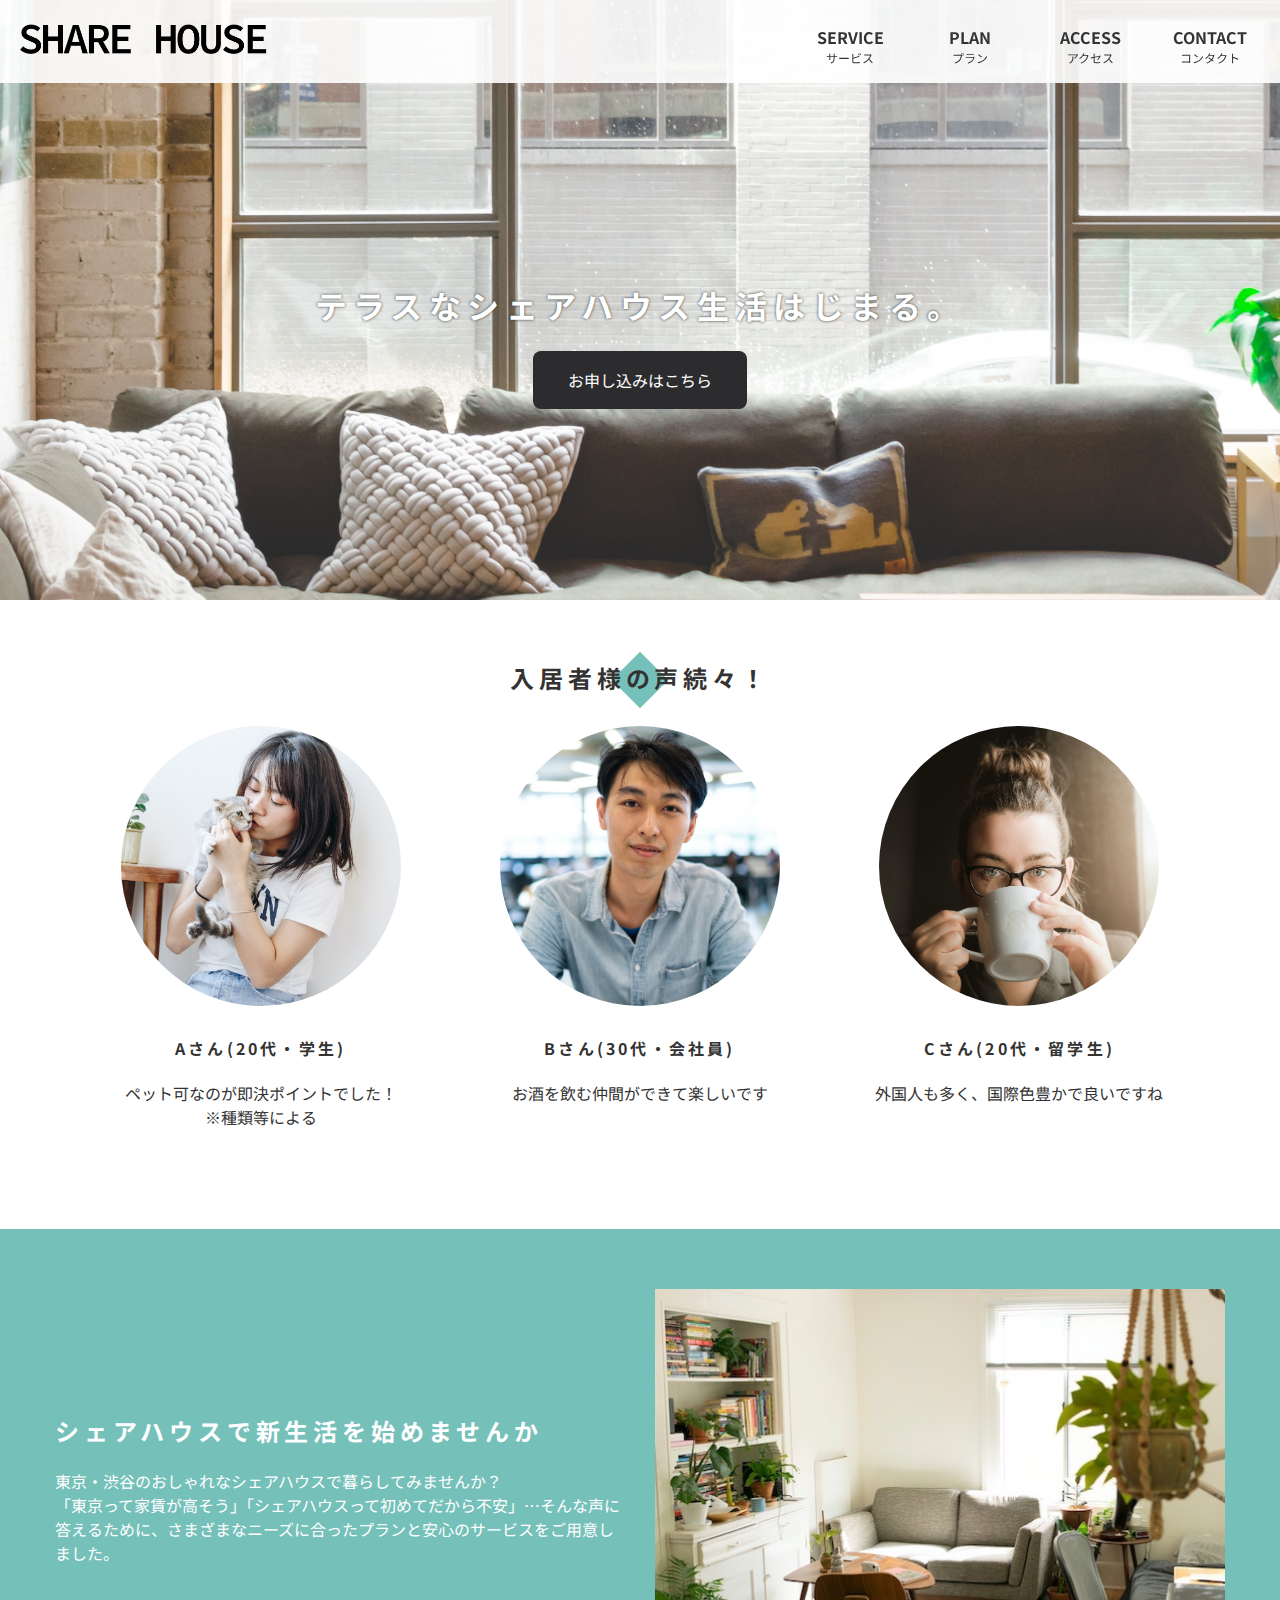
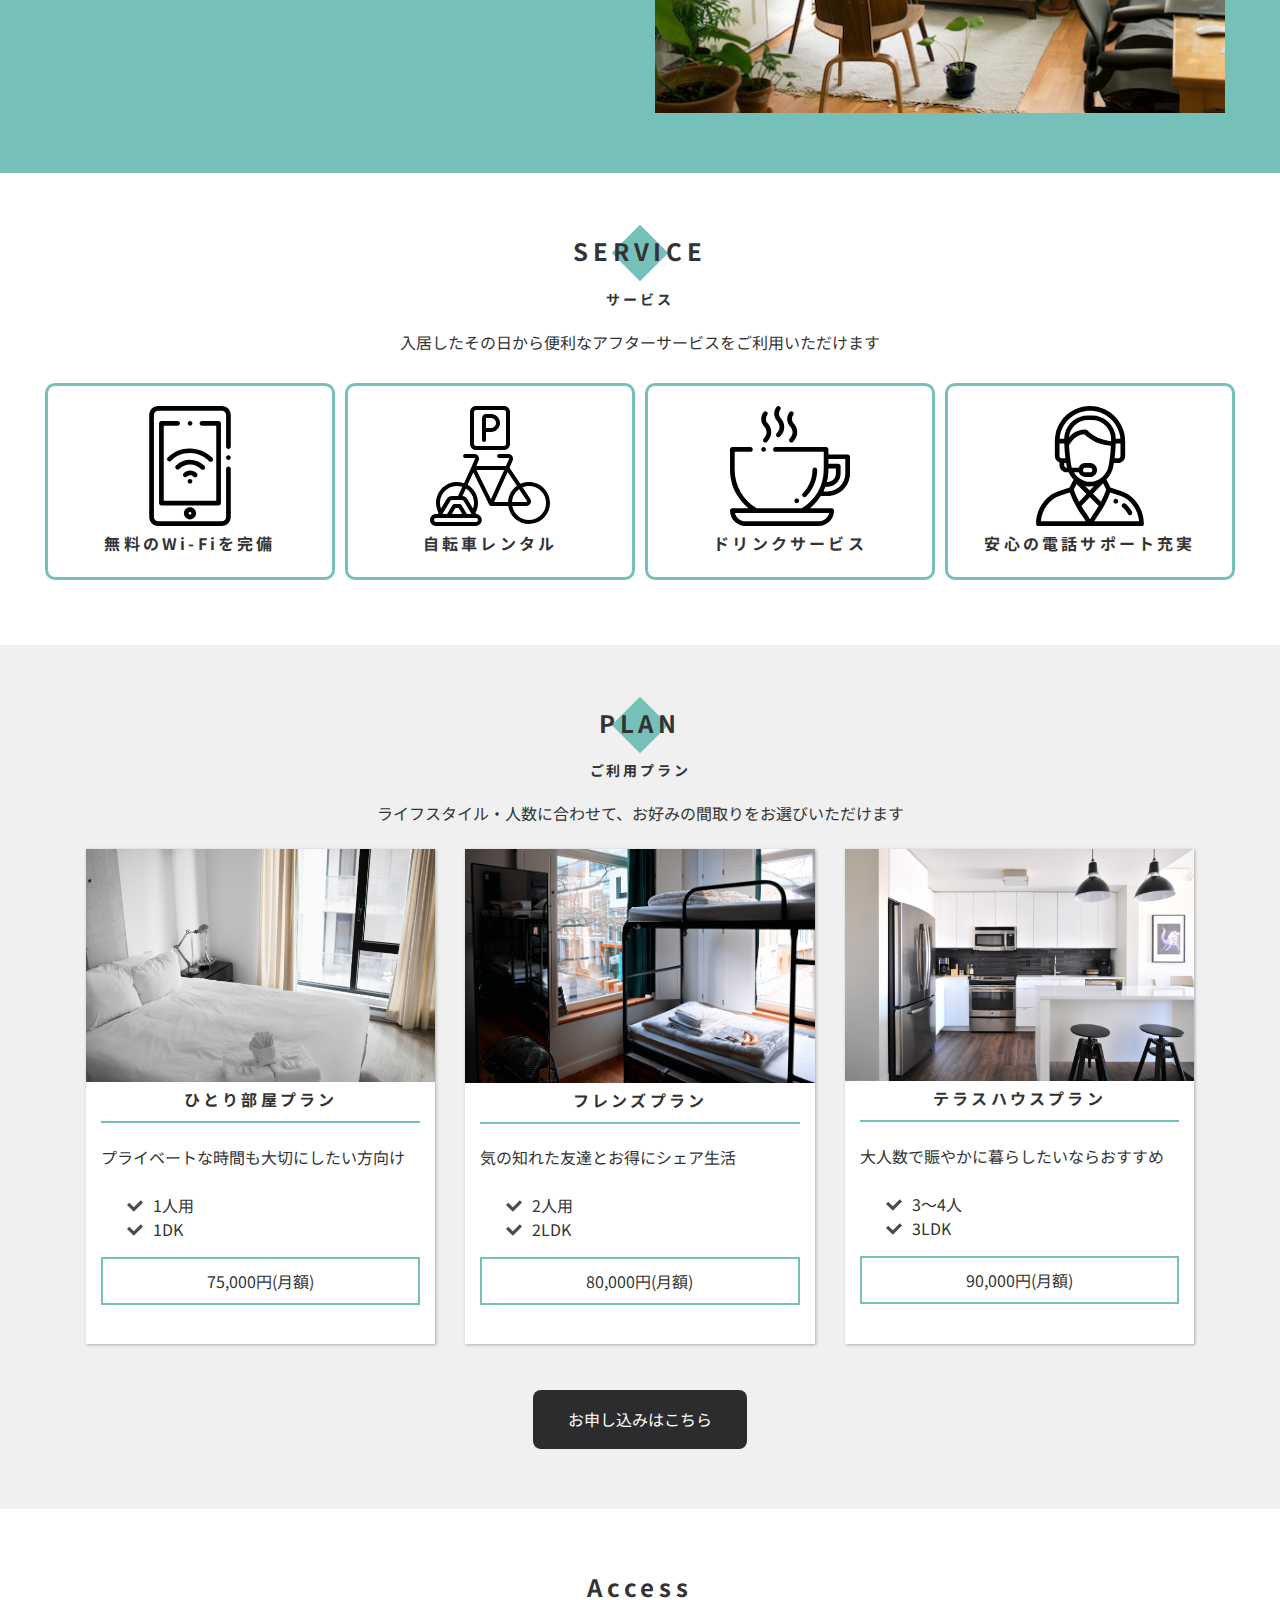
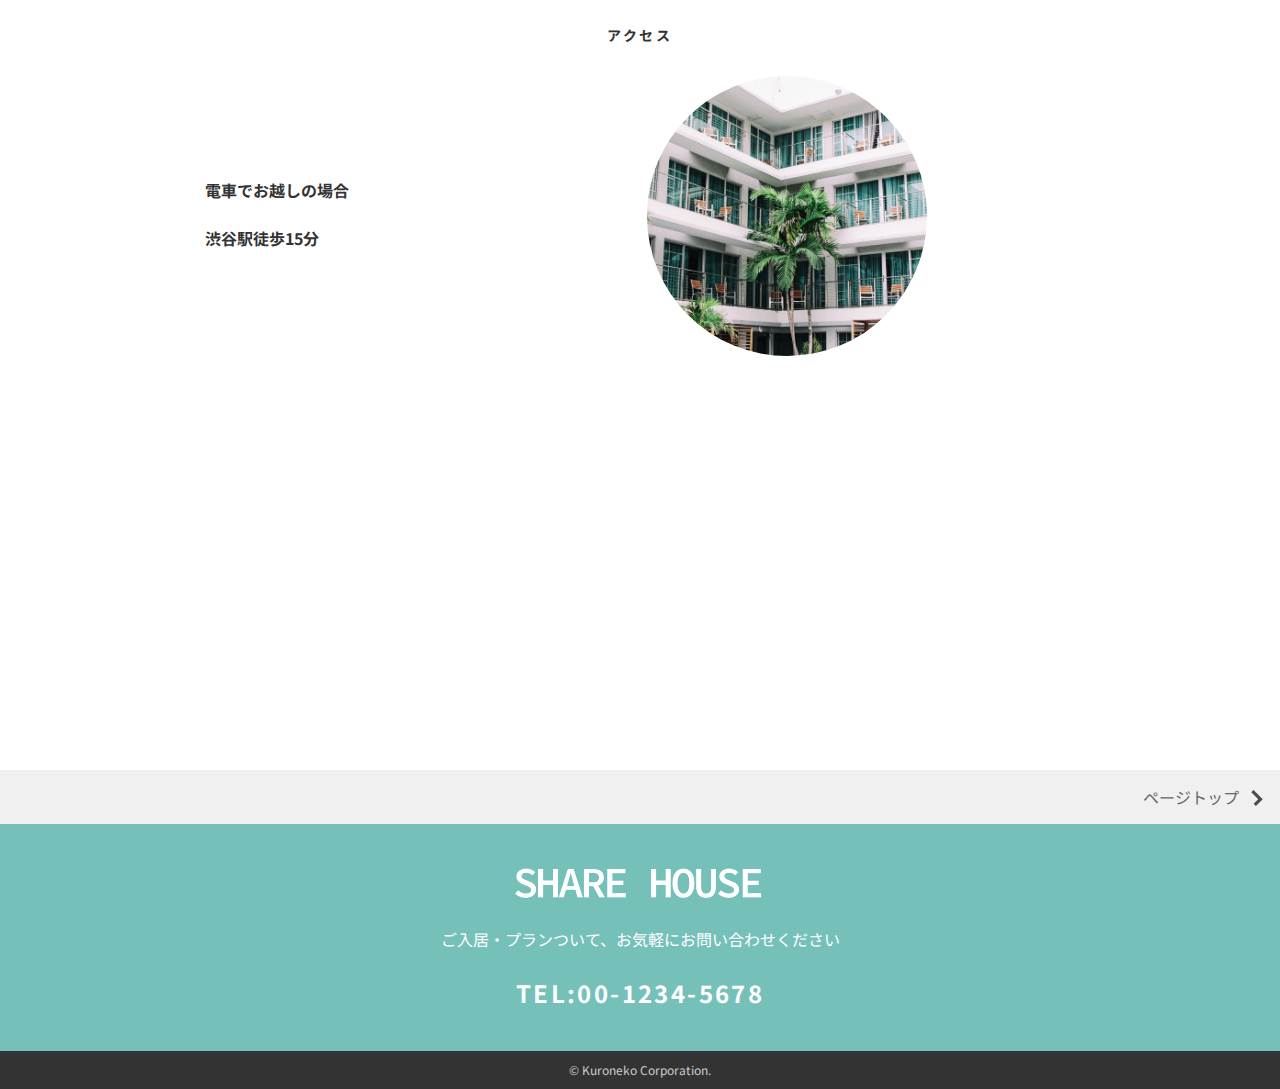
==== commit 46cb35f4: "ロゴ変更" ====
--- a/portfolio1/index.html
+++ b/portfolio1/index.html
@@ -22,7 +22,7 @@
     <header class="header">
         <div class="header-logo-menu">
             <div class="logo-area">
-                <img src="img/site-logo-w.png" alt="SHARE HOUSE">
+                <img src="img/site-logo.png" alt="SHARE HOUSE">
             </div>
             <nav class="sp-only">
                 <div class="gnav-toggle">
--- a/portfolio1/css/style.css
+++ b/portfolio1/css/style.css
@@ -160,8 +160,8 @@
 }
 /* サイトロゴの表示 */
 .logo-area {
-    width: 150px;
-    margin: 0;
+    width: 250px;
+    margin: 10px;
     text-align: left;
 }
 
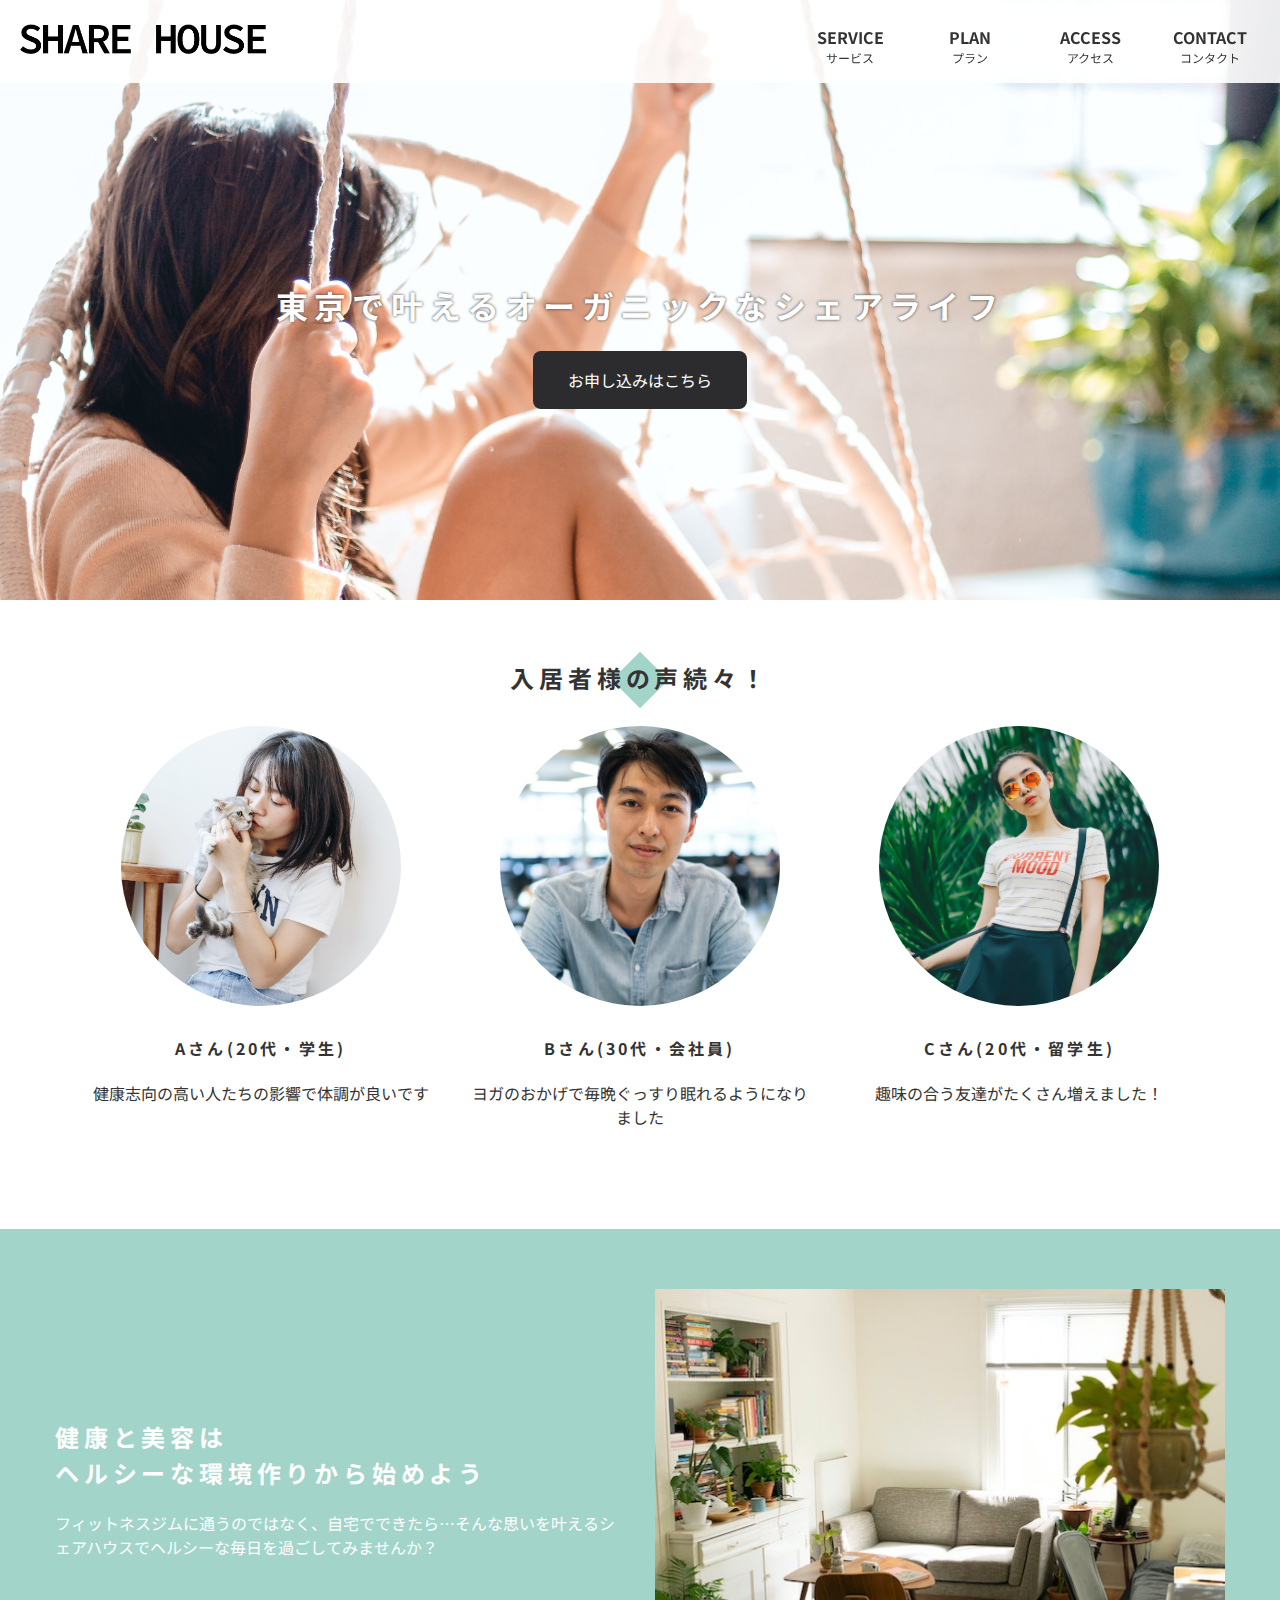
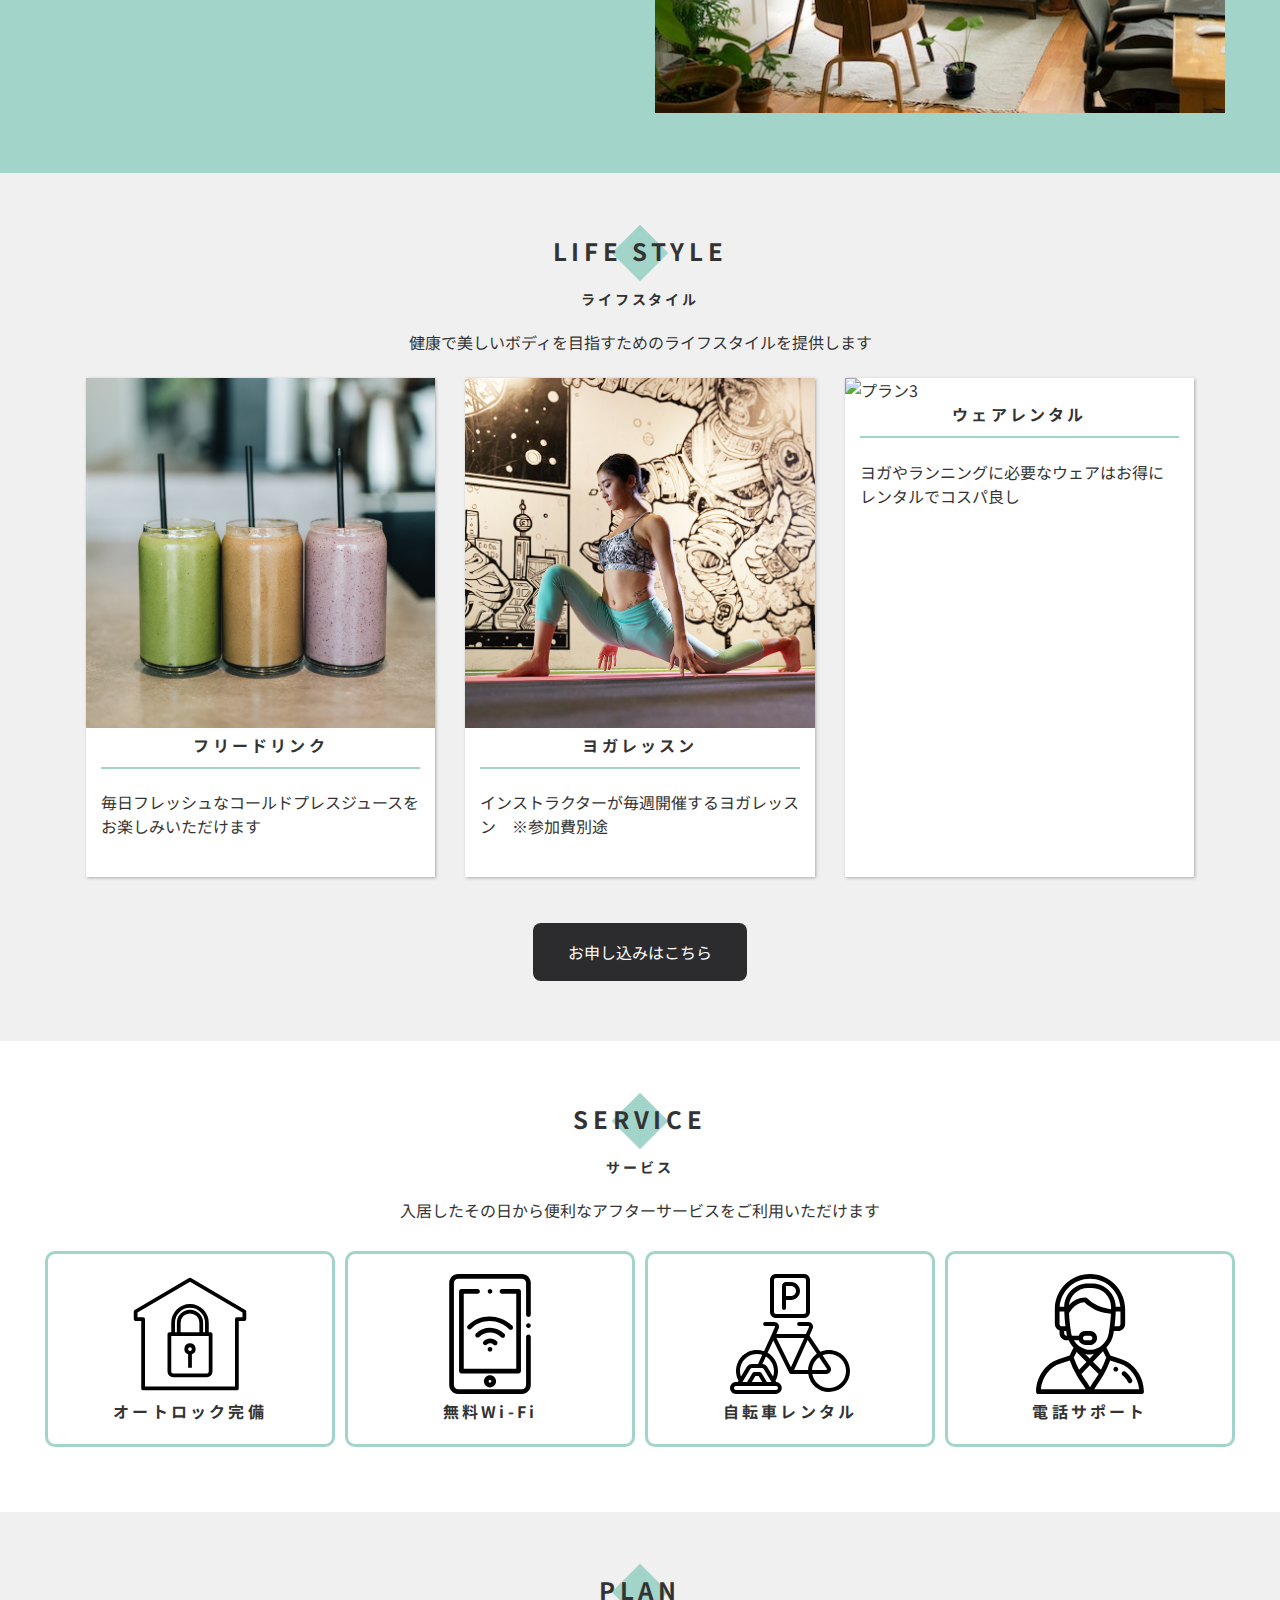
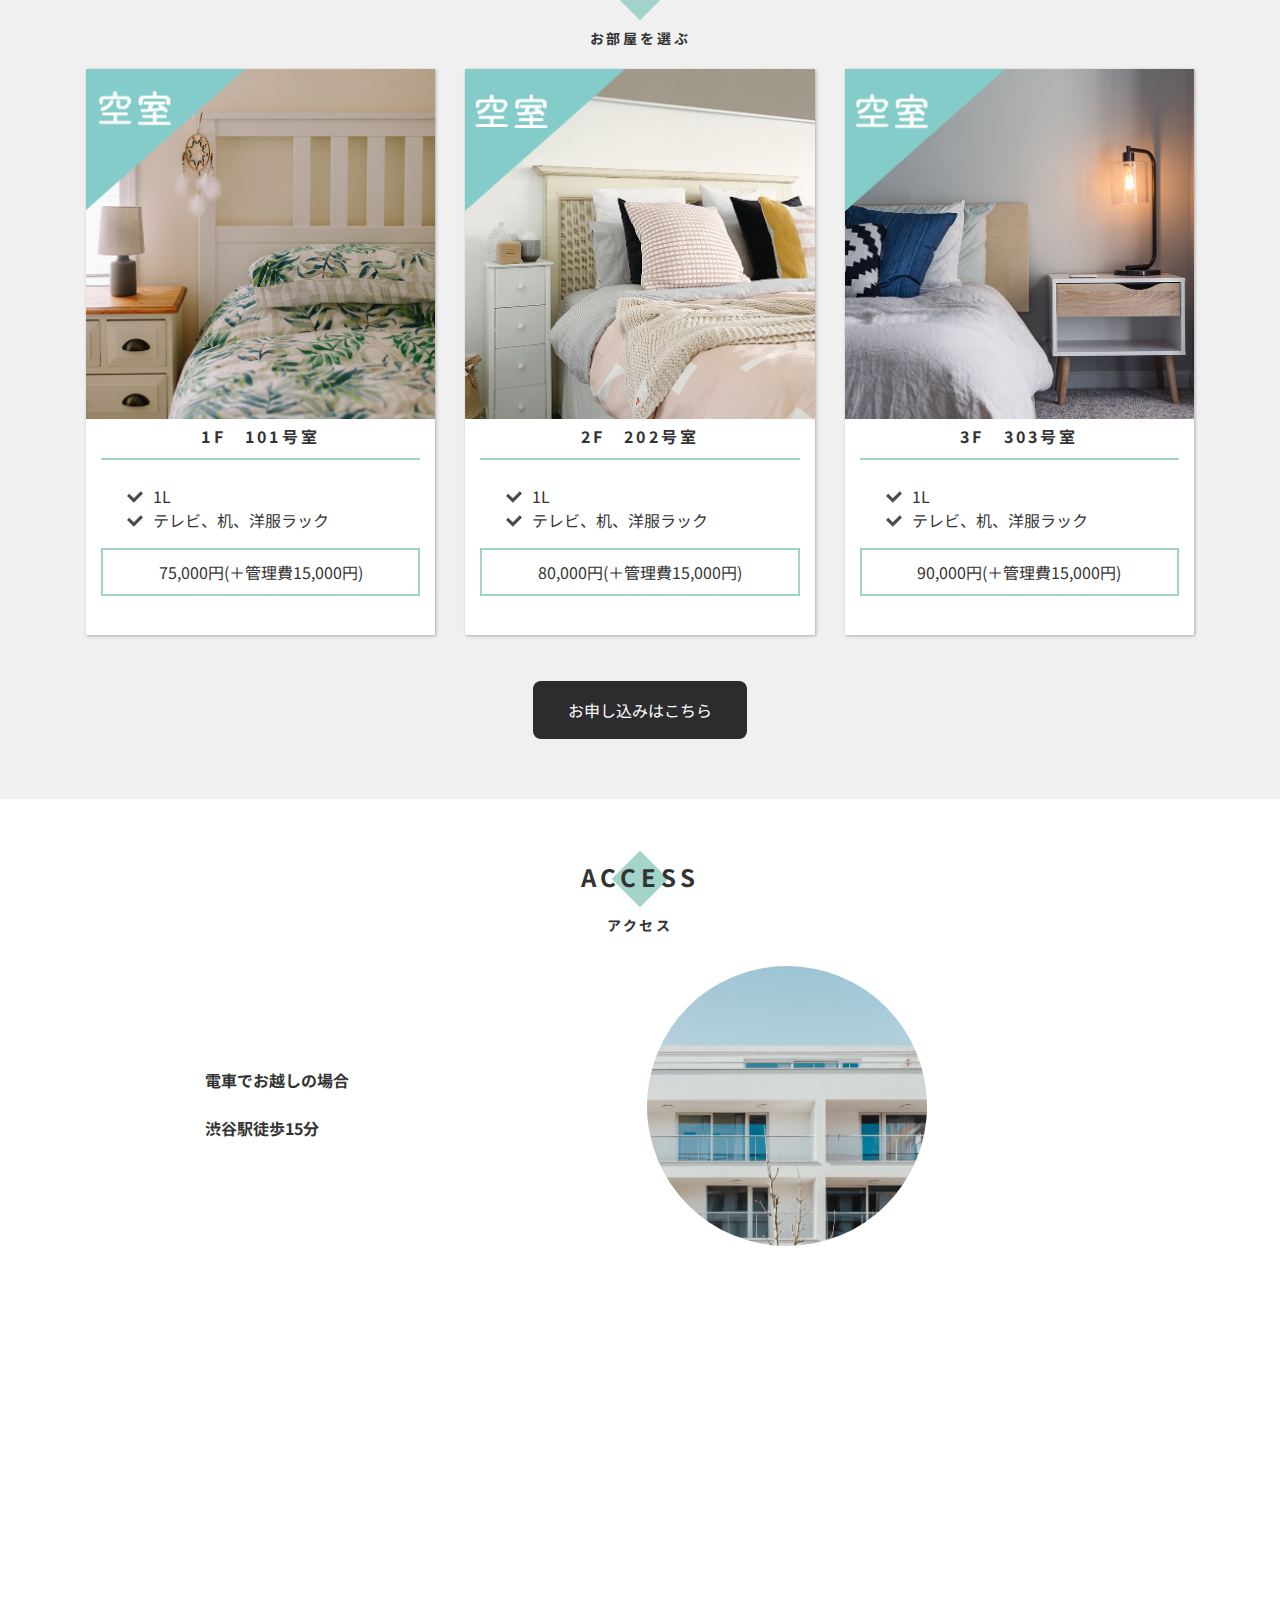
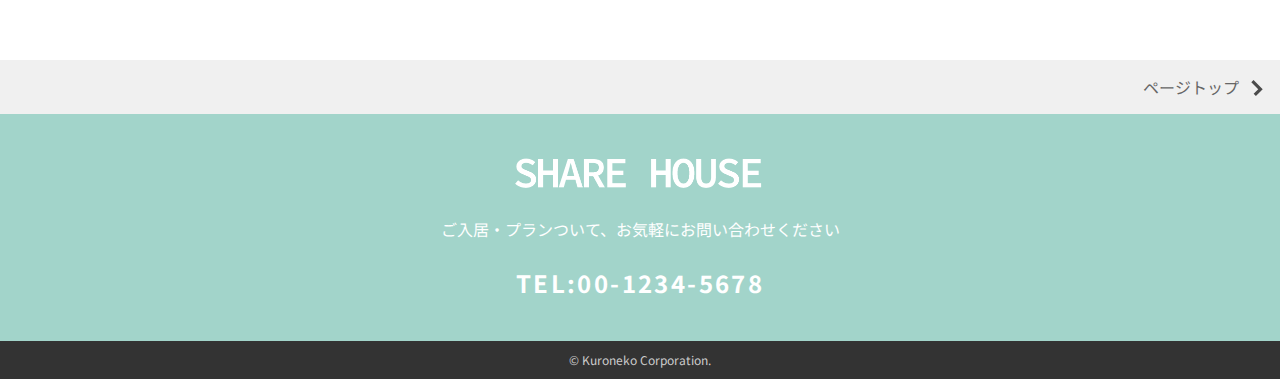
==== commit 436038e2: "シェアハウスのテーマ変更" ====
--- a/portfolio1/index.html
+++ b/portfolio1/index.html
@@ -68,7 +68,7 @@
 
     <main>
         <section id="mv" class="mv-area">
-            <h1 class="mv-title">テラスなシェアハウス生活<br class="sp-only">はじまる。</h1>
+            <h1 class="mv-title">東京で叶える<br class="sp-only">オーガニックなシェアライフ</h1>
             <button type="mv-title" onclick="location.href='form.html'" class="btn btn-reserve">お申し込みはこちら</button>
         </section>
 
@@ -79,17 +79,17 @@
                     <li class="user-content-inner">
                         <img src="img/user01.jpg" alt="ユーザーの声１">
                         <h4>Aさん(20代・学生)</h4>
-                        <p>ペット可なのが即決ポイントでした！<br>※種類等による</p>
+                        <p>健康志向の高い人たちの影響で体調が良いです</p>
                     </li>
                     <li class="user-content-inner">
                         <img src="img/user02.jpg" alt="ユーザーの声２">
                         <h4>Bさん(30代・会社員)</h4>
-                        <p>お酒を飲む仲間ができて楽しいです</p>
+                        <p>ヨガのおかげで毎晩ぐっすり眠れるようになりました</p>
                     </li>
                     <li class="user-content-inner">
                         <img src="img/user03.jpg" alt="ユーザーの声３">
                         <h4>Cさん(20代・留学生)</h4>
-                        <p>外国人も多く、国際色豊かで良いですね</p>
+                        <p>趣味の合う友達がたくさん増えました！</p>
                     </li>
                 </ul>
             </div>
@@ -99,9 +99,41 @@
             <div class="inner info-content">
                 <img src="img/img-info.jpg" alt="シェアハウスの紹介文">
                 <div class="info-txt">
-                    <h2>シェアハウスで<br class="sp-only">新生活を始めませんか</h2>
-                    <p>東京・渋谷のおしゃれなシェアハウスで暮らしてみませんか？<br>「東京って家賃が高そう」「シェアハウスって初めてだから不安」…そんな声に答えるために、さまざまなニーズに合ったプランと安心のサービスをご用意しました。</p>
+                    <h2>健康と美容は<br>ヘルシーな環境作りから始めよう</h2>
+                    <p>フィットネスジムに通うのではなく、自宅でできたら…そんな思いを叶えるシェアハウスでヘルシーな毎日を過ごしてみませんか？<br></p>
                 </div>
+            </div>
+        </section>
+
+        <section id="plan" class="plan-area">
+            <div class="inner">
+                <h2 class="h2-title">LIFE STYLE</h2>
+                <h3>ライフスタイル</h3>
+                <p class="txt-center">健康で美しいボディを目指すための<br class="sp-only">ライフスタイルを提供します</p>
+                <ul class="plan-content">
+                    <li class="plan-item">
+                        <img src="img/lifestyle_01.jpg" alt="プラン１">
+                        <div class="plan-info">
+                            <h4 class="plan-title">フリードリンク</h4>
+                            <p>毎日フレッシュなコールドプレスジュースをお楽しみいただけます</p>
+                        </div>
+                    </li>
+                    <li class="plan-item">
+                        <img src="img/lifestyle_02.jpg" alt="プラン2">
+                        <div class="plan-info">
+                            <h4 class="plan-title">ヨガレッスン</h4>
+                            <p>インストラクターが毎週開催するヨガレッスン　※参加費別途</p>
+                        </div>
+                    </li>
+                    <li class="plan-item">
+                        <img src="img/lifestyle_03.jpg" alt="プラン3">
+                        <div class="plan-info">
+                            <h4 class="plan-title">ウェアレンタル</h4>
+                            <p>ヨガやランニングに必要なウェアはお得にレンタルでコスパ良し</p>
+                        </div>
+                    </li>
+                </ul>
+                <button type="button" onclick="location.href='#'" class="btn btn-reserve">お申し込みはこちら</button>
             </div>
         </section>
 
@@ -114,19 +146,19 @@
             <ul class="service-content">
                 <li class="service-item">
                     <img src="img/service-icon_01.svg" alt="Free Wi-Fi">
-                    <h4>無料のWi-Fiを完備</h4>
+                    <h4>オートロック完備</h4>
                 </li>
                 <li class="service-item">
                     <img src="img/service-icon_02.svg" alt="Rental Cycle">
+                    <h4>無料Wi-Fi</h4>
+                </li>
+                <li class="service-item">
+                    <img src="img/service-icon_03.svg" alt="Drink service">
                     <h4>自転車レンタル</h4>
                 </li>
                 <li class="service-item">
-                    <img src="img/service-icon_03.svg" alt="Drink service">
-                    <h4>ドリンクサービス</h4>
-                </li>
-                <li class="service-item">
                     <img src="img/service-icon_04.svg" alt="Customer Service">
-                    <h4>安心の電話サポート充実</h4>
+                    <h4>電話サポート</h4>
                 </li>
             </ul>
         </section>
@@ -134,66 +166,67 @@
         <section id="plan" class="plan-area">
             <div class="inner">
                 <h2 class="h2-title">Plan</h2>
-                <h3>ご利用プラン</h3>
-                <p class="txt-center">ライフスタイル・人数に合わせて、<br class="sp-only">お好みの間取りをお選びいただけます</p>
+                <h3>お部屋を選ぶ</h3>
+                <!-- <p class="txt-center">ライフスタイルに合わせて、<br class="sp-only">お好みの間取りをお選びいただけます</p> -->
                 <ul class="plan-content">
                     <li class="plan-item">
                         <img src="img/img-plan_01.jpg" alt="プラン１">
                         <div class="plan-info">
-                            <h4 class="plan-title">ひとり部屋プラン</h4>
-                            <p>プライベートな時間も大切にしたい方向け</p>
+                            <h4 class="plan-title"> 1F　101号室</h4>
+                            <p></p>
                             <ul class="plan-list">
-                                <li>1人用</li>
-                                <li>1DK</li>
+                                <li>1L</li>
+                                <li>テレビ、机、洋服ラック</li>
                             </ul>
-                            <p class="plan-price">75,000円(月額)</p>
+                            <p class="plan-price">75,000円(＋管理費15,000円)</p>
                         </div>
                     </li>
                     <li class="plan-item">
                         <img src="img/img-plan_02.jpg" alt="プラン2">
                         <div class="plan-info">
-                            <h4 class="plan-title">フレンズプラン</h4>
-                            <p>気の知れた友達とお得にシェア生活</p>
+                            <h4 class="plan-title">2F　202号室</h4>
+                            <p></p>
                             <ul class="plan-list">
-                                <li>2人用</li>
-                                <li>2LDK</li>
+                                <li>1L</li>
+                                <li>テレビ、机、洋服ラック</li>
                             </ul>
-                            <p class="plan-price">80,000円(月額)</p>
+                            <p class="plan-price">80,000円(＋管理費15,000円)</p>
                         </div>
                     </li>
                     <li class="plan-item">
                         <img src="img/img-plan_03.jpg" alt="プラン3">
                         <div class="plan-info">
-                            <h4 class="plan-title">テラスハウスプラン</h4>
-                            <p>大人数で賑やかに暮らしたいならおすすめ</p>
+                            <h4 class="plan-title">3F　303号室</h4>
+                            <p></p>
                             <ul class="plan-list">
-                                <li>3〜4人</li>
-                                <li>3LDK</li>
+                                <li>1L</li>
+                                <li>テレビ、机、洋服ラック</li>
                             </ul>
-                            <p class="plan-price">90,000円(月額)</p>
-                        </div>
-                    </li>
-                </ul>
-                <button type="button" onclick="location.href='#'" class="btn btn-reserve">お申し込みはこちら</button>
+                            <p class="plan-price">90,000円(＋管理費15,000円)</p>
+                        </div>
+                    </li>
+                </ul>
+                <button type="button" onclick="location.href='form.html'" class="btn btn-reserve">お申し込みはこちら</button>
             </div>
         </section>
 
         <section id="access" class="access-area">
             <div class="inner">
-                <h2 class="hs-title">Access</h2>
+                <h2 class="h2-title">Access</h2>
                 <h3>アクセス</h3>
                 <div class="access-content">
                     <div>
                         <p class="txt-lead">電車でお越しの場合<br><br>
                             渋谷駅徒歩15分</p>
                     </div>
-                    <img src="img/img-access.jpg" alt="シェアハウスの外観写真">
+                    <img src="img/access-img.jpg" alt="シェアハウスの外観写真">
                 </div>
             </div>
-            <div class="access-maparea">
+
+            <div class="access-map-area">
                 <iframe
                     src="https://www.google.com/maps/embed?pb=!1m18!1m12!1m3!1d3241.7701641546632!2d139.69944175038086!3d35.65803388010251!2m3!1f0!2f0!3f0!3m2!1i1024!2i768!4f13.1!3m3!1m2!1s0x60188b563b00109f%3A0x337328def1e2ab26!2z5riL6LC36aeF!5e0!3m2!1sja!2sjp!4v1588558099518!5m2!1sja!2sjp"
-                    width="800" height="400" frameborder="0" style="border:0;" allowfullscreen=""
+                    width="600" height="400" frameborder="0" style="border:0;" allowfullscreen=""
                     class="access-map"></iframe>
             </div>
         </section>
--- a/portfolio1/css/style.css
+++ b/portfolio1/css/style.css
@@ -1,11 +1,12 @@
 @charset "utf-8";
-
 /*全体のスタイル調整*/
+
 * {
     box-sizing: border-box;
 }
 
 /*bodyの初期スタイル調整*/
+
 body {
     font-size: 16px;
     line-height: 1.5;
@@ -16,66 +17,75 @@
 }
 
 /*初期スタイル調整*/
-h1,
-h2,
-h3,
-h4 {
+
+h1, h2, h3, h4 {
     margin-top: 0;
     line-height: 1.5;
     letter-spacing: 0.2em;
     text-align: center;
 }
+
 h3 {
     color: #333;
     font-size: 14px;
     margin-bottom: 20px;
 }
+
 p {
     margin-top: 0;
     margin-bottom: 1.5em;
     text-align: justify;
 }
+
 address {
     font-style: normal;
 }
+
 a {
     color: #666;
     text-decoration: none;
 }
-a:hover,
-a:focus {
+
+a:hover, a:focus {
     color: #000;
     text-decoration: none;
 }
+
 ul {
     margin: 1rem;
     padding: 0;
     list-style: none;
 }
+
 img {
     width: 100%;
     height: auto;
 }
+
 section {
     padding: 60px 0;
 }
+
 /* 初期スタイル調整 ここまで */
 
 /* 共通スタイル調整 ここから */
 
 /*h2関連*/
+
 .h2-title {
     position: relative;
     text-transform: uppercase;
     z-index: 100;
 }
+
 /* 擬似要素を使った◆の指定 */
+
 .h2-title::before {
     content: "";
     display: block;
     width: 40px;
     height: 40px;
-    background: #76c0ba;
+    background: #a2d4ca;
     position: absolute;
     left: 50%;
     margin-left: -20px;
@@ -84,14 +94,17 @@
 }
 
 /*テキスト関連*/
+
 .txt-center {
     text-align: center;
 }
+
 .txt-lead {
     font-weight: 700;
 }
 
 /* ボタン関連 */
+
 .btn {
     display: block;
     padding: 20px 35px;
@@ -99,25 +112,28 @@
     margin: 0 auto;
     border: none;
 }
-.btn:hover,
-.btn:focus {
+
+.btn:hover, .btn:focus {
     background: rgba(0, 0, 0, 0.7);
     cursor: pointer;
 }
 
 /* Web予約ボタン */
+
 .btn-reserve {
     color: #fff;
     background: #2c2c2e;
 }
 
 /* レイアウト関連 */
+
 .inner {
     padding: 0 15px;
     margin: 0 auto;
 }
 
 /* PC用のスタイル */
+
 @media screen and (min-width:768px) {
     .inner {
         max-width: 1200px;
@@ -125,14 +141,17 @@
 }
 
 /* モバイルとPCでの表示に関するスタイル */
+
 .sp-only {
     display: block;
 }
+
 .pc-only {
     display: none;
 }
 
 /* PC用のスタイル */
+
 @media screen and (min-width:768px) {
     .sp-only {
         display: none;
@@ -141,9 +160,11 @@
         display: block;
     }
 }
+
 /* 共通スタイル調整 ここまで */
 
 /* ヘッダーブロック ここから */
+
 .header {
     position: fixed;
     top: 0px;
@@ -152,13 +173,17 @@
     background: rgba(255, 255, 255, 0.9);
     z-index: 200;
 }
+
 /* サイトロゴのとナビゲーションの並び */
+
 .header-logo-menu {
     display: flex;
     flex-direction: row;
     justify-content: space-between;
 }
+
 /* サイトロゴの表示 */
+
 .logo-area {
     width: 250px;
     margin: 10px;
@@ -166,27 +191,30 @@
 }
 
 /* ハンバーガーメニュー */
+
 .gnav-toggle {
     position: relative;
     margin-top: 12px;
 }
 
 /* チェックボックスを非表示にする */
-.gnav-hidden{
+
+.gnav-hidden {
     display: none;
 }
 
 /* アイコンのスペース */
+
 #gnav-open {
     display: inline-block;
     width: 30px;
     height: 22px;
     vertical-align: middle;
 }
+
 /* ハンバーガーメニューの三本線 */
-#gnav-open span,
-#gnav-open span::before,
-#gnav-open span::after {
+
+#gnav-open span, #gnav-open span::before, #gnav-open span::after {
     content: '';
     position: absolute;
     height: 3px;
@@ -202,11 +230,13 @@
 #gnav-open span::before {
     bottom: -8px;
 }
+
 #gnav-open span::after {
     bottom: -16px;
 }
 
 /* 閉じる用の薄黒箇所 */
+
 #gnav-close {
     display: none;
     position: fixed;
@@ -221,16 +251,19 @@
 }
 
 /* チェックがついたら表示させる */
-#gnav-input:checked ~ #gnav-close {
+
+#gnav-input:checked~#gnav-close {
     display: block;
     opacity: 0.5;
 }
-#gnav-input:checked ~ #gnav-content {
+
+#gnav-input:checked~#gnav-content {
     transform: translateX(0%);
     box-shadow: 6px 0 25px rgba(0, 0, 0, 0.15);
 }
 
 /* メニューの中身 */
+
 #gnav-content {
     overflow: auto;
     position: fixed;
@@ -244,6 +277,7 @@
     transition: 0.3s ease-in-out;
     transform: translateX(-105%);
 }
+
 .gnav-menu {
     display: flex;
     flex-direction: column;
@@ -251,11 +285,13 @@
     padding-top: 50px;
     text-transform: uppercase;
 }
+
 .gnav-item {
     border-bottom: 2px dotted #eee;
     margin: 10px;
     padding-bottom: 20px;
 }
+
 .gnav-item a {
     color: #fff;
     font-size: 12px;
@@ -263,15 +299,18 @@
     width: 200px;
     text-align: center;
 }
+
 .gnav-item a::first-line {
     font-size: 16px;
     font-weight: bold;
 }
+
 @media screen and (min-width:768px) {
     .logo-area {
         width: 250px;
     }
 }
+
 @media screen and (min-width:768px) {
     .gnav-menu {
         flex-direction: row;
@@ -288,17 +327,19 @@
         width: 120px;
     }
     .gnav-item a:hover {
-        color: #76c0ba;
+        color: #a2d4ca;
     }
 }
 
 /* レイアウト関連 */
+
 .inner {
-    padding:  0 15px;
+    padding: 0 15px;
     margin: 0 auto;
 }
 
 /* メインビジュアル */
+
 .mv-area {
     width: 100vw;
     height: 100vh;
@@ -310,11 +351,13 @@
     align-items: center;
     flex-direction: column;
 }
+
 .mv-title {
     color: #fff;
     text-shadow: 0px 0px 3px #333;
     margin-top: 70px;
 }
+
 @media screen and (min-width:768px) {
     .mv-area {
         width: 100%;
@@ -326,21 +369,23 @@
 }
 
 /* ユーザーの声 */
+
 .users-area {
     background-color: #fff;
 }
+
 .user-content {
     /* display: flex;
     flex-wrap: wrap; */
     display: flex;
     flex-direction: column;
 }
-.user-content-inner h4,
-.user-content-inner p {
-    text-align: center;
-}
-
-.user-content-inner img{
+
+.user-content-inner h4, .user-content-inner p {
+    text-align: center;
+}
+
+.user-content-inner img {
     display: block;
     max-width: 280px;
     max-height: 280px;
@@ -348,6 +393,7 @@
     overflow: hidden;
     margin: 10px auto 30px;
 }
+
 @media screen and (min-width:768px) {
     .user-content {
         /* flex-wrap: nowrap;
@@ -363,18 +409,23 @@
         margin-right: 15px;
     }
 }
+
 /* ここまで */
 
 /* レンタルスペースの紹介 */
+
 .info-area {
-    background-color: #76c0ba;
-}
+    background-color: #a2d4ca;
+}
+
 .info-txt {
     color: #fff;
 }
+
 .info-txt p {
     text-align: left;
 }
+
 @media screen and (min-width:768px) {
     .info-content {
         display: flex;
@@ -397,22 +448,26 @@
 .service-area {
     background-color: #fff;
 }
+
 .service-content {
     display: flex;
     flex-wrap: wrap;
 }
+
 .service-item {
     flex: 40%;
     text-align: center;
     padding: 20px 20px 0;
     margin: 5px;
-    border: 3px solid #76c0ba;
+    border: 3px solid #a2d4ca;
     border-radius: 10px;
 }
+
 .service-item img {
     width: 120px;
     margin: 0 auto;
 }
+
 @media screen and (min-width:768px) {
     .service-content {
         flex-wrap: nowrap;
@@ -423,31 +478,38 @@
         flex: 1;
     }
 }
+
 .plan-area {
     background-color: #f0f0f0;
 }
+
 .plan-content {
     display: flex;
     flex-direction: column;
 }
+
 .plan-item {
     background-color: #fff;
     margin-bottom: 30px;
     box-shadow: 1px 1px 3px #aaa;
 }
+
 .plan-info {
     padding: 0 15px 15px;
 }
+
 .plan-title {
     text-align: center;
     padding-bottom: 10px;
-    border-bottom: 2px solid #76c0ba;
-}
+    border-bottom: 2px solid #a2d4ca;
+}
+
 .plan-price {
     text-align: center;
     padding: 10px;
-    border: 2px solid #76c0ba;
-}
+    border: 2px solid #a2d4ca;
+}
+
 .plan-list li::before {
     content: "";
     background: url(../img/list-marker.svg) no-repeat;
@@ -457,6 +519,7 @@
     vertical-align: middle;
     margin: 0 10px 3px;
 }
+
 @media screen and (min-width:768px) {
     .plan-content {
         flex-direction: row;
@@ -468,9 +531,11 @@
         margin-right: 15px;
     }
 }
+
 .access-area {
     padding-bottom: 0;
 }
+
 .access-area img {
     display: block;
     max-width: 280px;
@@ -479,10 +544,12 @@
     overflow: hidden;
     margin: 10px auto 30px;
 }
-.access-maparea {
+
+.access-map-area {
     position: relative;
     padding-top: 100%;
 }
+
 .access-map {
     position: absolute;
     top: 0;
@@ -490,24 +557,27 @@
     width: 100%;
     height: 100%;
 }
-@media screen and (min-width:768px) {
-    .access-content{
+
+@media screen and (min-width: 768px) {
+    .access-content {
         display: flex;
         flex-direction: row;
         align-items: center;
         padding-left: 150px;
     }
-    .access-maparea {
+    .access-map-area {
         position: relative;
         padding-top: 30%;
     }
 }
+
 /* ページトップ */
 .pagetop {
     text-align: right;
     padding: 15px;
     background-color: #f0f0f0;
 }
+
 .pagetop a::after {
     content: "";
     background: url(../img/list-marker.svg) no-repeat;
@@ -518,24 +588,28 @@
     margin: 0 0 3px 10px;
     transform: rotate(-90deg);
 }
+
 /* フッター */
+
 .foot-area {
     color: #fff;
     text-align: center;
     padding-top: 40px;
-    background-color: #76c0ba;
-}
+    background-color: #a2d4ca;
+}
+
 .foot-logo {
     margin: 0 auto 20px;
 }
-.text-phone, 
-.text-phone a {
+
+.text-phone, .text-phone a {
     color: #fff;
     font-size: 24px;
     font-weight: 700;
     letter-spacing: 0.1em;
     margin-bottom: 40px;
 }
+
 .foot-area_copy {
     color: #ccc;
     font-size: 12px;
@@ -544,6 +618,7 @@
     padding: 10px;
     background-color: #333;
 }
+
 @media screen and (min-width:768px) {
     a[href^="tel:"] {
         pointer-events: none;
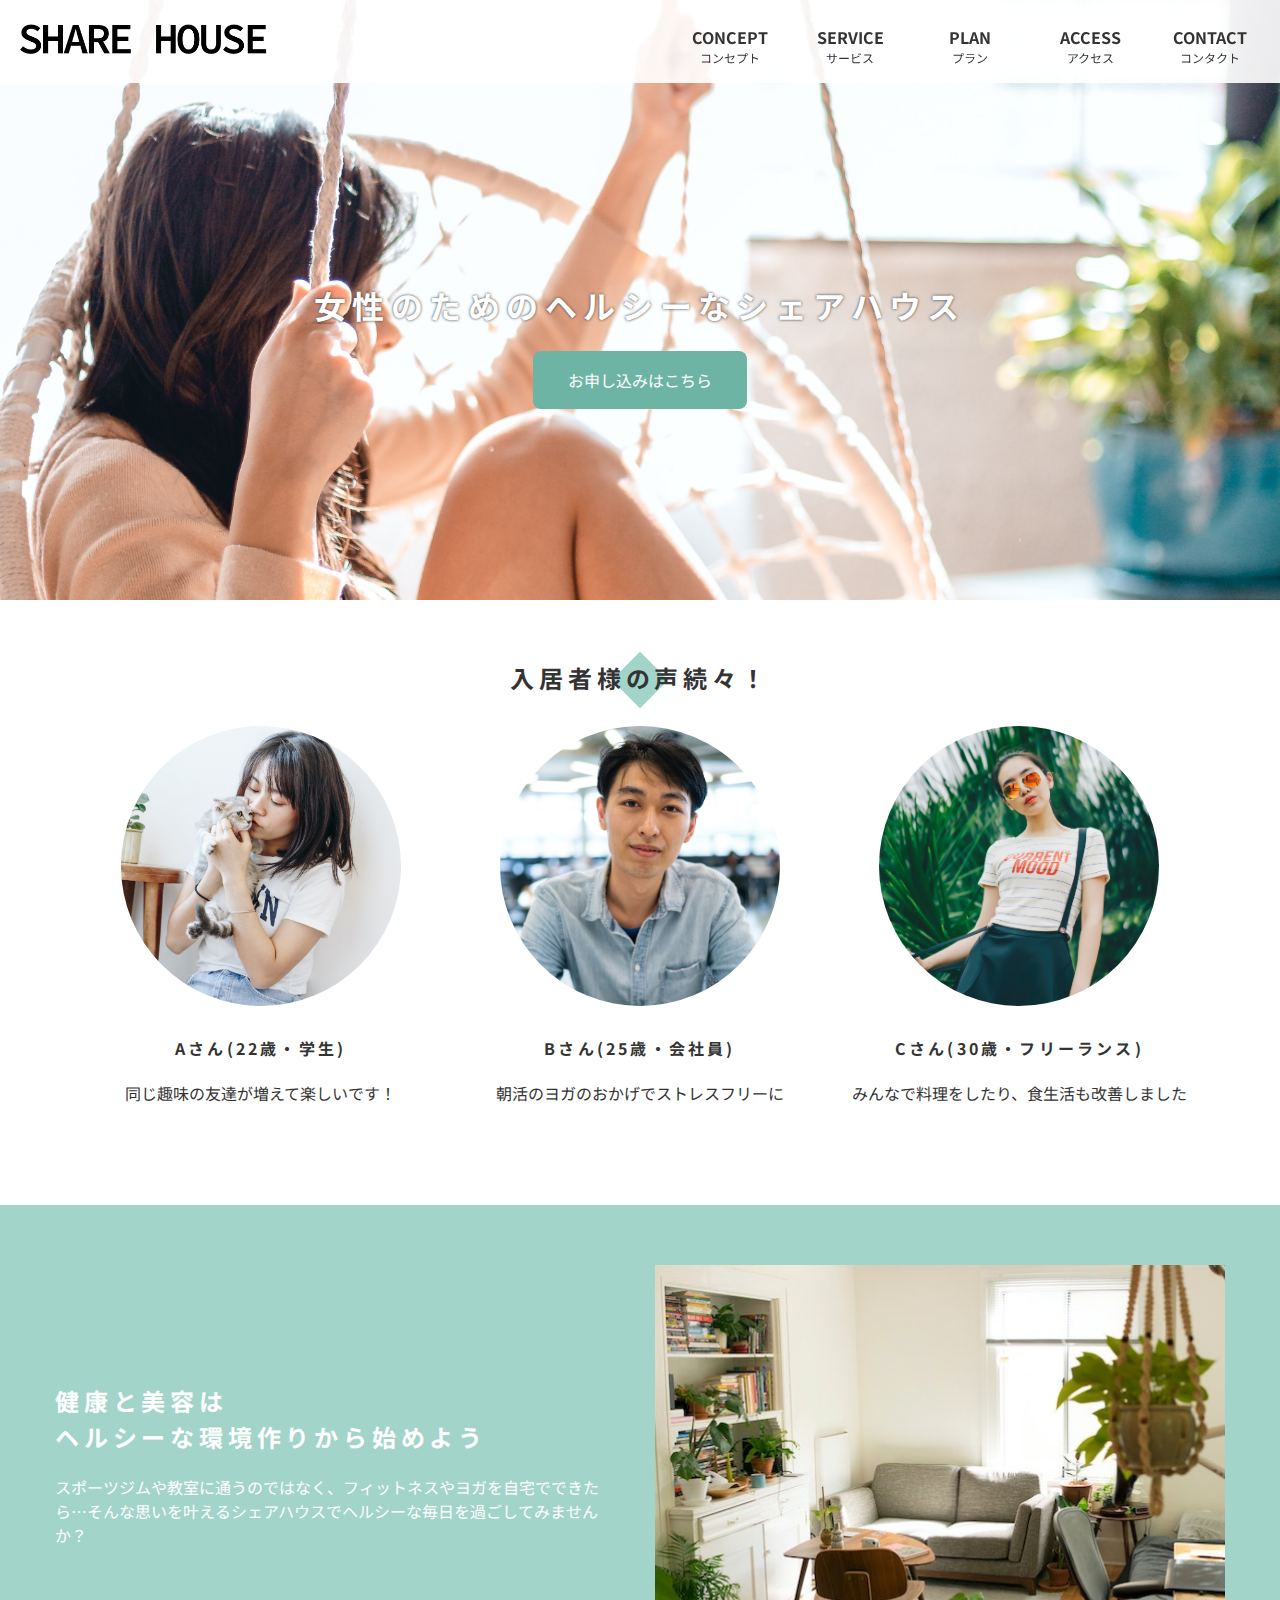
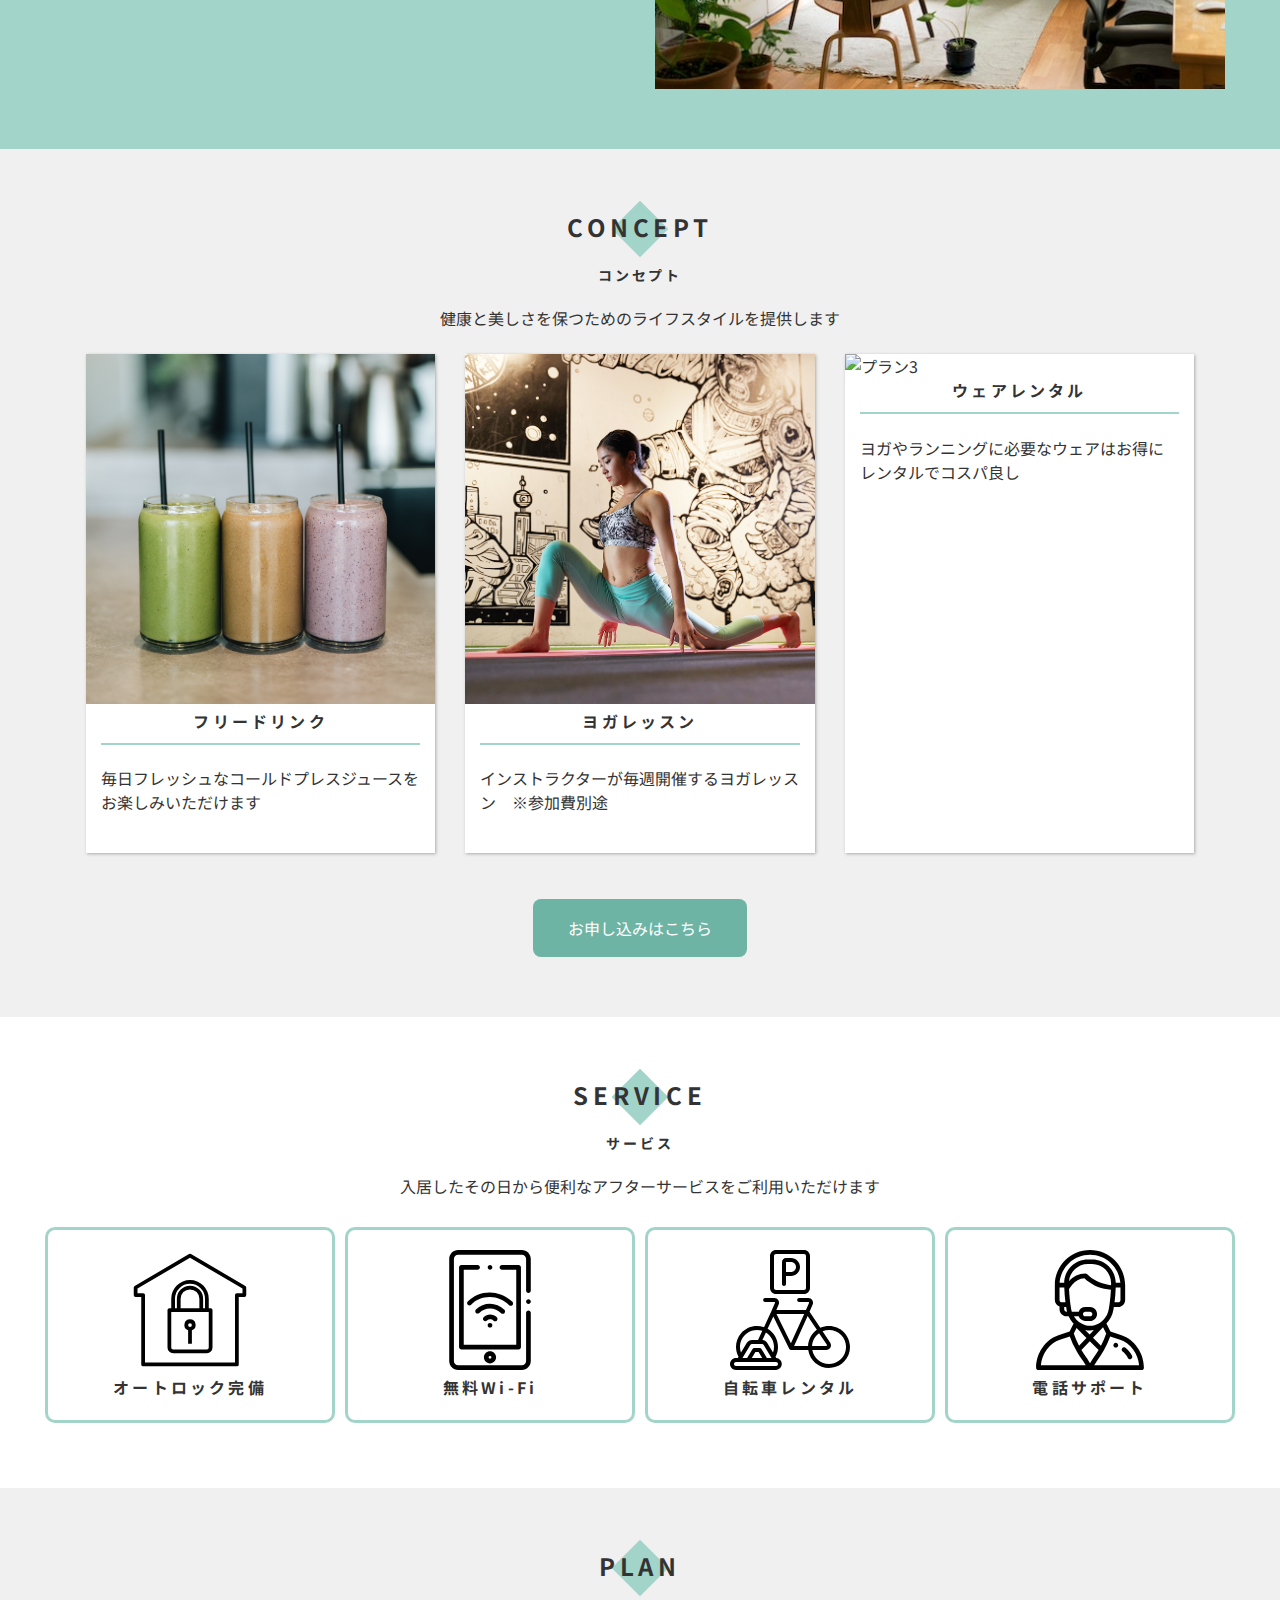
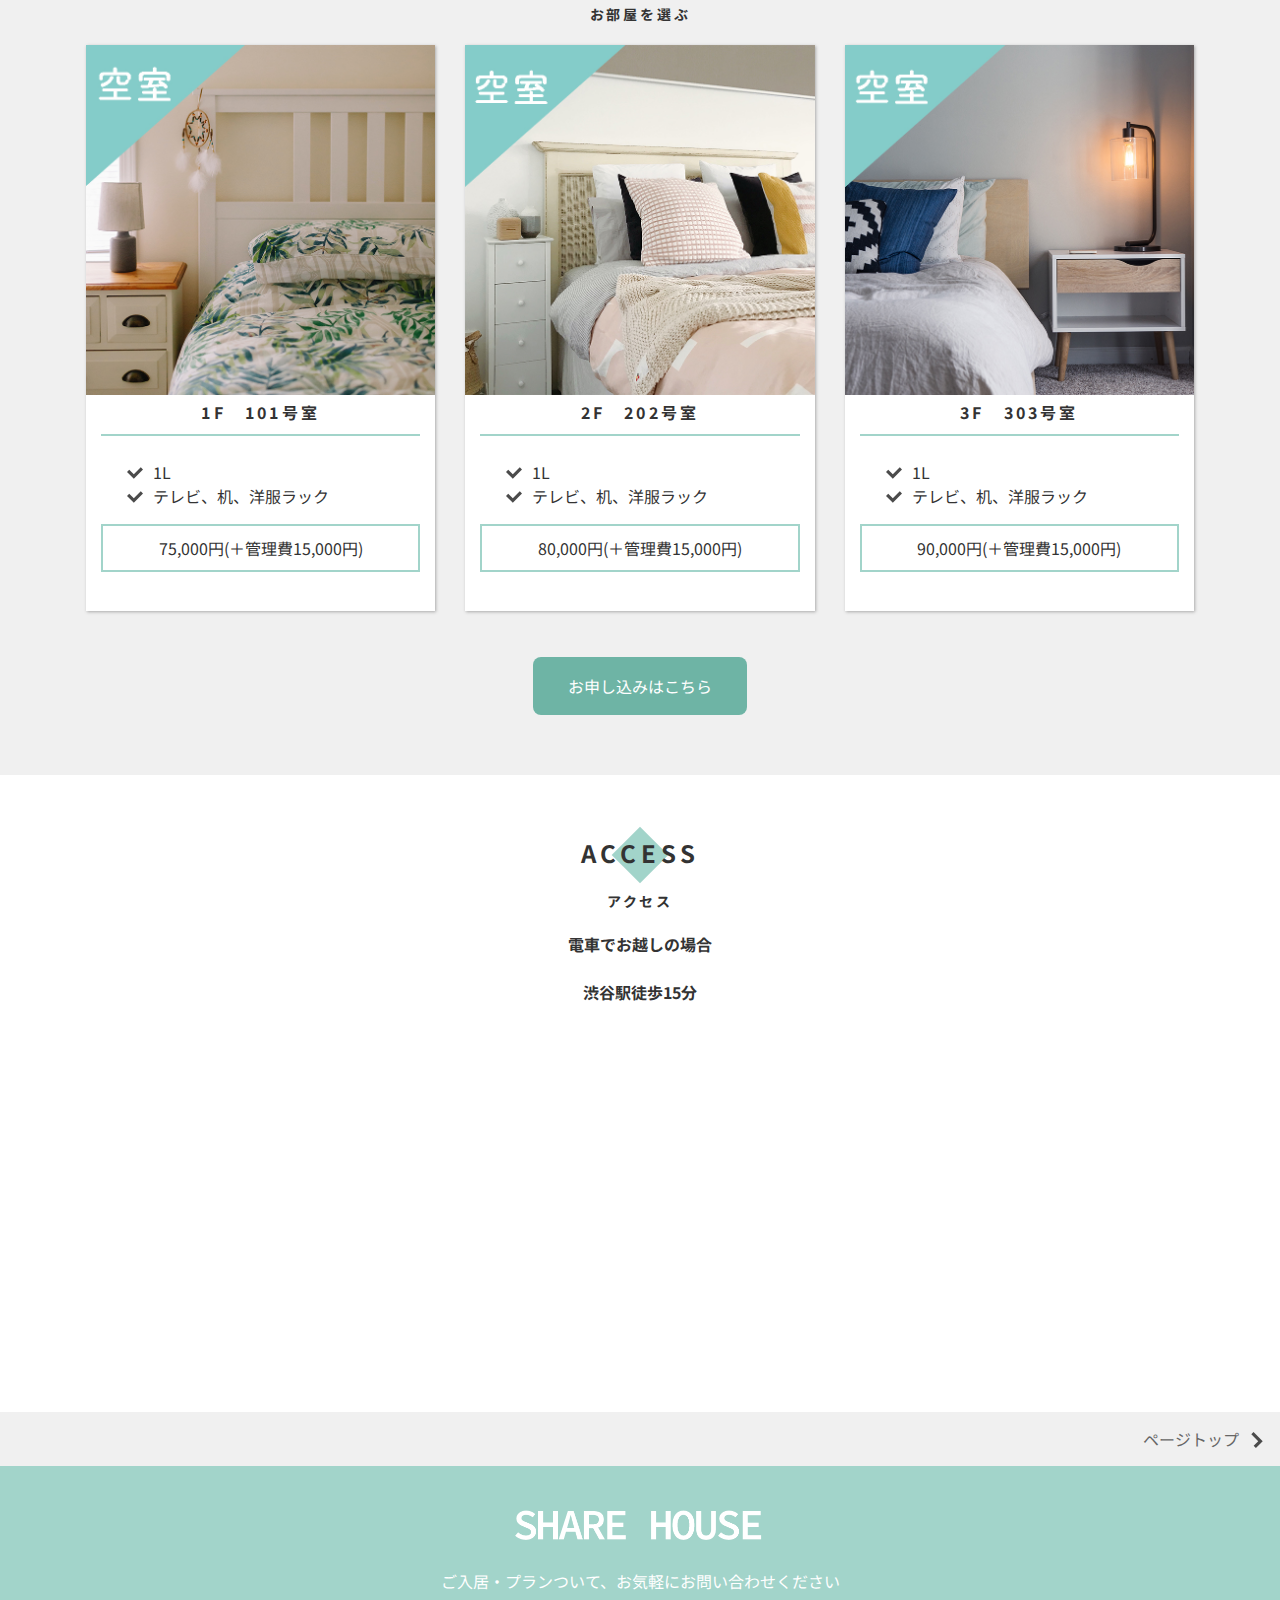
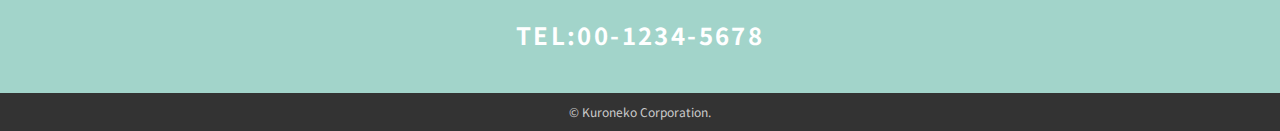
==== commit 8604559d: "微修正" ====
--- a/portfolio1/index.html
+++ b/portfolio1/index.html
@@ -50,6 +50,9 @@
             <nav class="pc-only">
                 <ul class="gnav-menu">
                     <li class="gnav-item">
+                        <a href="#concept">Concept<br>コンセプト</a>
+                    </li>
+                    <li class="gnav-item">
                         <a href="#service">Service<br>サービス</a>
                     </li>
                     <li class="gnav-item">
@@ -68,7 +71,7 @@
 
     <main>
         <section id="mv" class="mv-area">
-            <h1 class="mv-title">東京で叶える<br class="sp-only">オーガニックなシェアライフ</h1>
+            <h1 class="mv-title">女性のための<br class="sp-only">ヘルシーなシェアハウス</h1>
             <button type="mv-title" onclick="location.href='form.html'" class="btn btn-reserve">お申し込みはこちら</button>
         </section>
 
@@ -78,18 +81,18 @@
                 <ul class="user-content">
                     <li class="user-content-inner">
                         <img src="img/user01.jpg" alt="ユーザーの声１">
-                        <h4>Aさん(20代・学生)</h4>
-                        <p>健康志向の高い人たちの影響で体調が良いです</p>
+                        <h4>Aさん(22歳・学生)</h4>
+                        <p>同じ趣味の友達が増えて楽しいです！</p>
                     </li>
                     <li class="user-content-inner">
                         <img src="img/user02.jpg" alt="ユーザーの声２">
-                        <h4>Bさん(30代・会社員)</h4>
-                        <p>ヨガのおかげで毎晩ぐっすり眠れるようになりました</p>
+                        <h4>Bさん(25歳・会社員)</h4>
+                        <p>朝活のヨガのおかげでストレスフリーに</p>
                     </li>
                     <li class="user-content-inner">
                         <img src="img/user03.jpg" alt="ユーザーの声３">
-                        <h4>Cさん(20代・留学生)</h4>
-                        <p>趣味の合う友達がたくさん増えました！</p>
+                        <h4>Cさん(30歳・フリーランス)</h4>
+                        <p>みんなで料理をしたり、食生活も改善しました</p>
                     </li>
                 </ul>
             </div>
@@ -100,16 +103,16 @@
                 <img src="img/img-info.jpg" alt="シェアハウスの紹介文">
                 <div class="info-txt">
                     <h2>健康と美容は<br>ヘルシーな環境作りから始めよう</h2>
-                    <p>フィットネスジムに通うのではなく、自宅でできたら…そんな思いを叶えるシェアハウスでヘルシーな毎日を過ごしてみませんか？<br></p>
+                    <p>スポーツジムや教室に通うのではなく、フィットネスやヨガを自宅でできたら…そんな思いを叶えるシェアハウスでヘルシーな毎日を過ごしてみませんか？<br></p>
                 </div>
             </div>
         </section>
 
-        <section id="plan" class="plan-area">
-            <div class="inner">
-                <h2 class="h2-title">LIFE STYLE</h2>
-                <h3>ライフスタイル</h3>
-                <p class="txt-center">健康で美しいボディを目指すための<br class="sp-only">ライフスタイルを提供します</p>
+        <section id="concept" class="plan-area">
+            <div class="inner">
+                <h2 class="h2-title">CONCEPT</h2>
+                <h3>コンセプト</h3>
+                <p class="txt-center">健康と美しさを保つための<br class="sp-only">ライフスタイルを提供します</p>
                 <ul class="plan-content">
                     <li class="plan-item">
                         <img src="img/lifestyle_01.jpg" alt="プラン１">
@@ -219,7 +222,7 @@
                         <p class="txt-lead">電車でお越しの場合<br><br>
                             渋谷駅徒歩15分</p>
                     </div>
-                    <img src="img/access-img.jpg" alt="シェアハウスの外観写真">
+                    <!-- <img src="img/access-img.jpg" alt="シェアハウスの外観写真"> -->
                 </div>
             </div>
 
--- a/portfolio1/css/style.css
+++ b/portfolio1/css/style.css
@@ -114,7 +114,8 @@
 }
 
 .btn:hover, .btn:focus {
-    background: rgba(0, 0, 0, 0.7);
+    background: rgba(110, 180, 165, 0.657);
+    color: #000;
     cursor: pointer;
 }
 
@@ -122,7 +123,7 @@
 
 .btn-reserve {
     color: #fff;
-    background: #2c2c2e;
+    background: rgb(110, 180, 165);
 }
 
 /* レイアウト関連 */
@@ -536,14 +537,17 @@
     padding-bottom: 0;
 }
 
-.access-area img {
+.txt-lead {
+    text-align: center;
+}
+/* .access-area img {
     display: block;
     max-width: 280px;
     max-height: 280px;
     border-radius: 50%;
     overflow: hidden;
     margin: 10px auto 30px;
-}
+} */
 
 .access-map-area {
     position: relative;
@@ -559,12 +563,6 @@
 }
 
 @media screen and (min-width: 768px) {
-    .access-content {
-        display: flex;
-        flex-direction: row;
-        align-items: center;
-        padding-left: 150px;
-    }
     .access-map-area {
         position: relative;
         padding-top: 30%;
@@ -572,6 +570,7 @@
 }
 
 /* ページトップ */
+
 .pagetop {
     text-align: right;
     padding: 15px;
